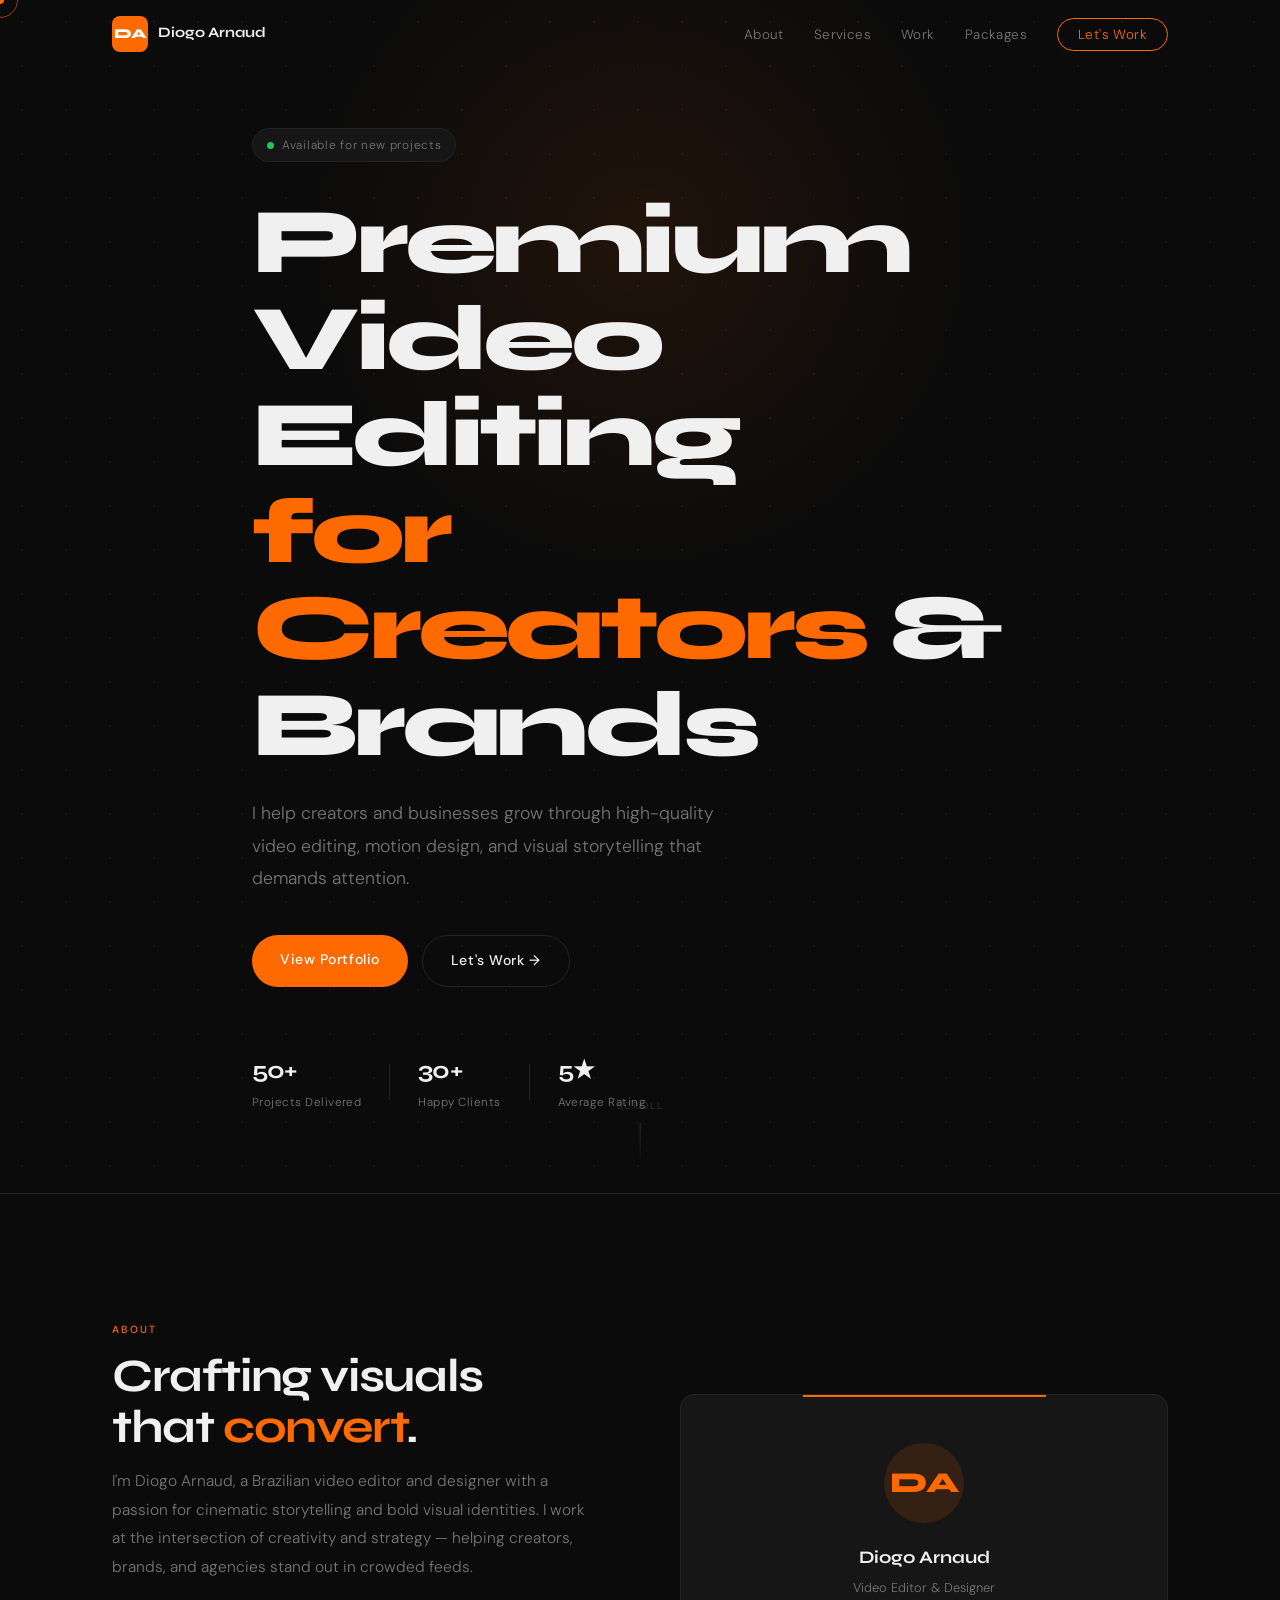
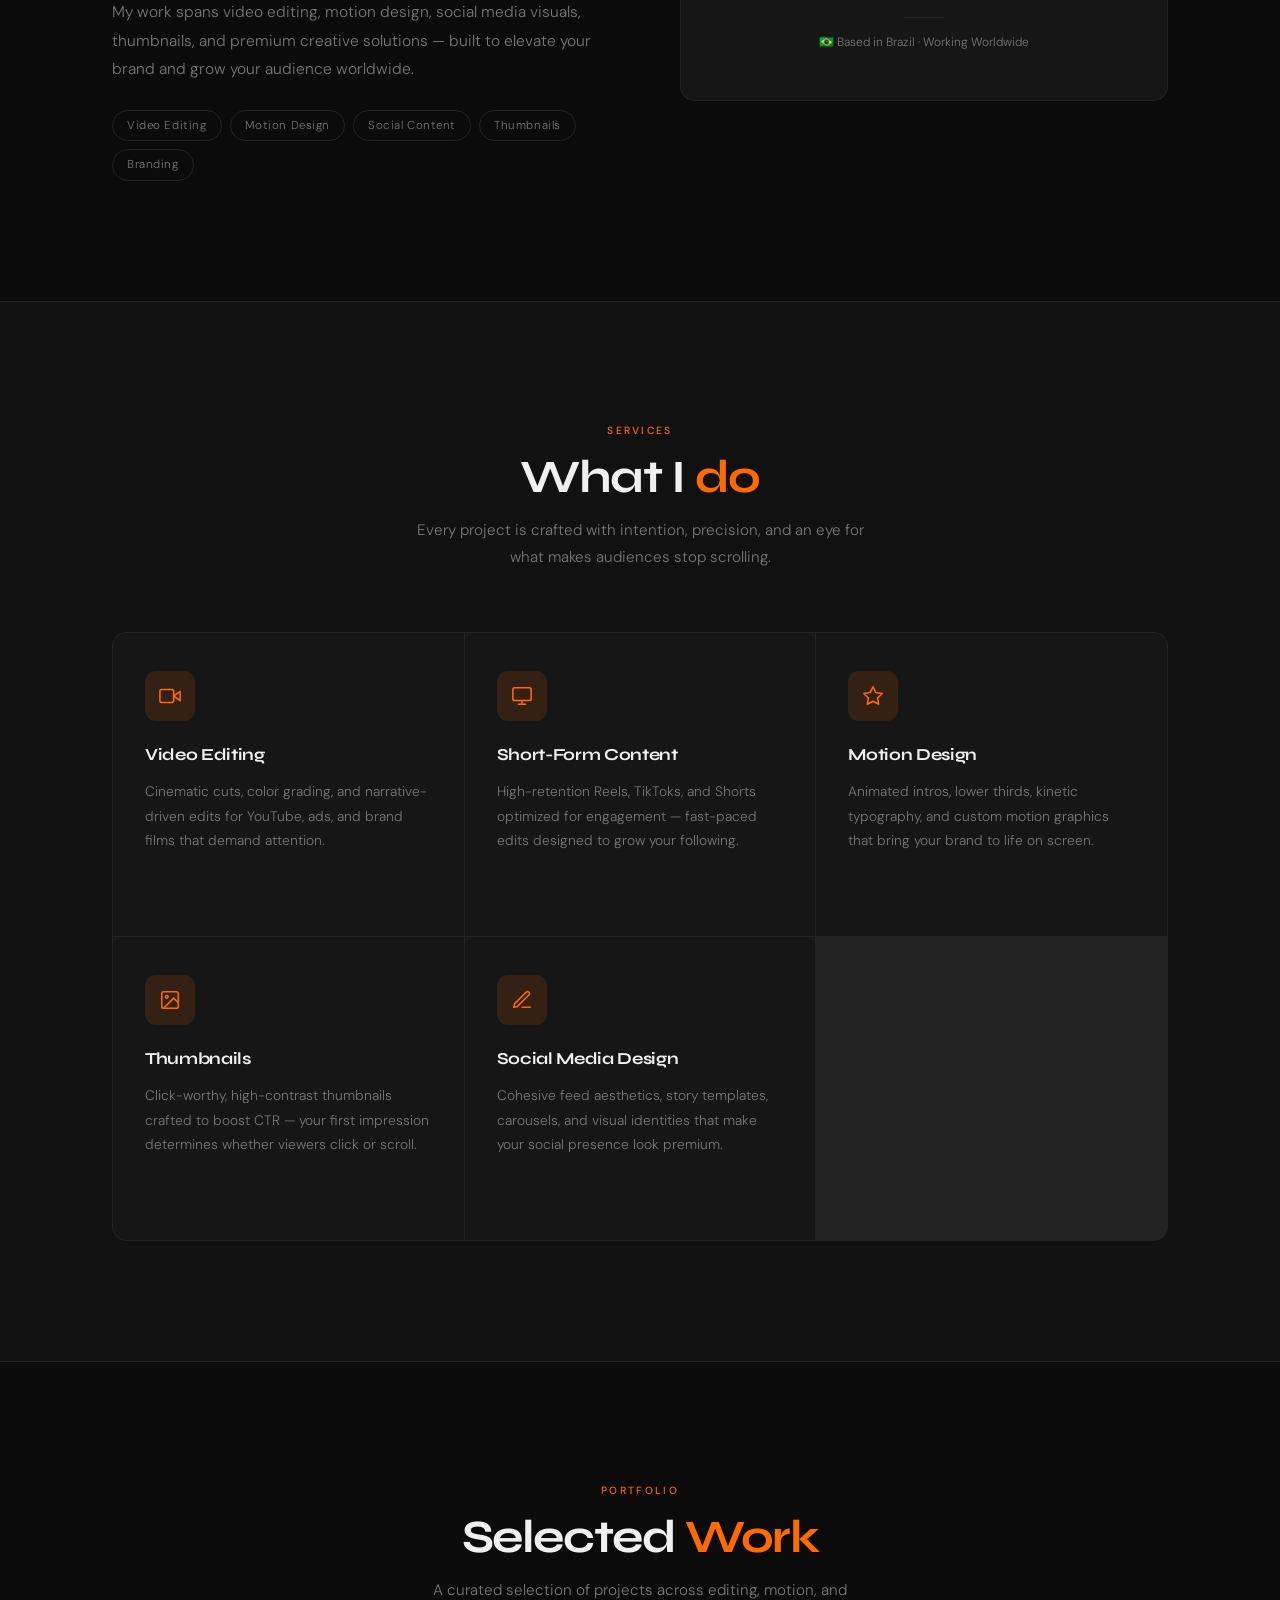
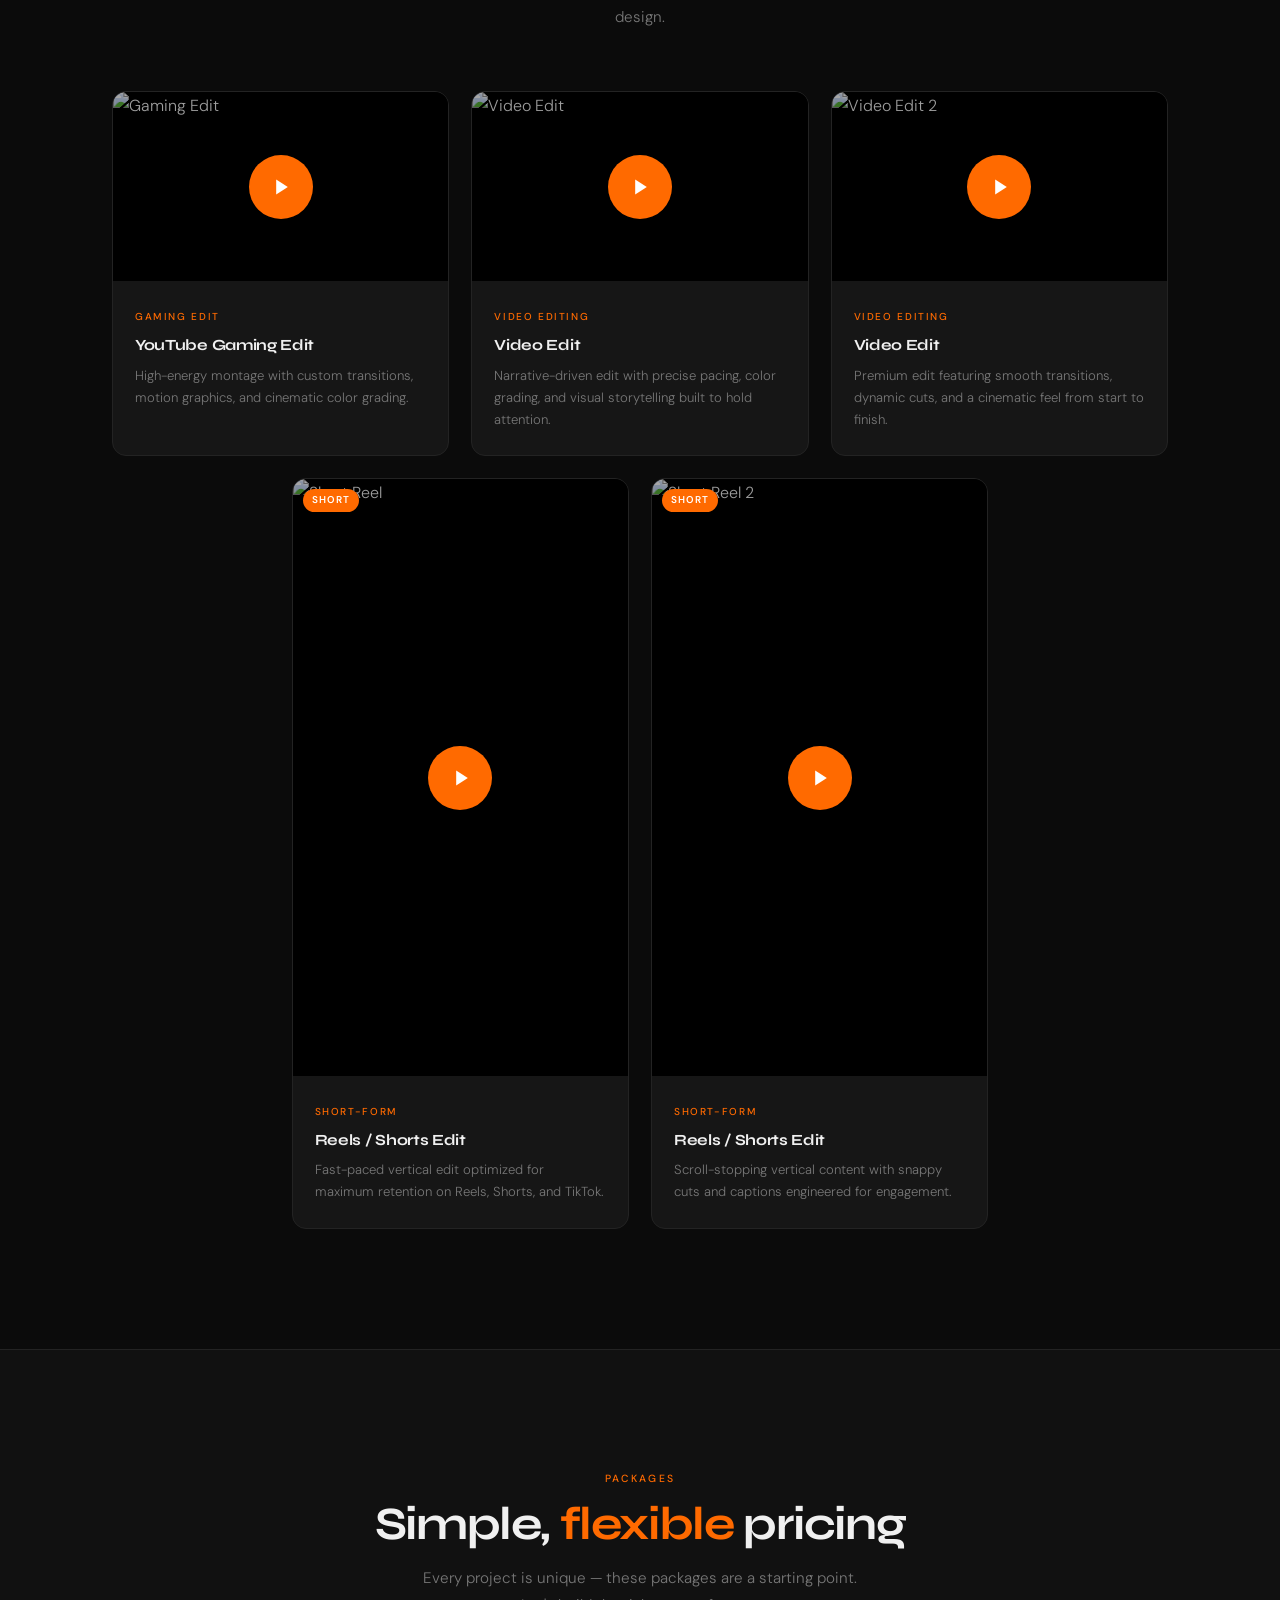
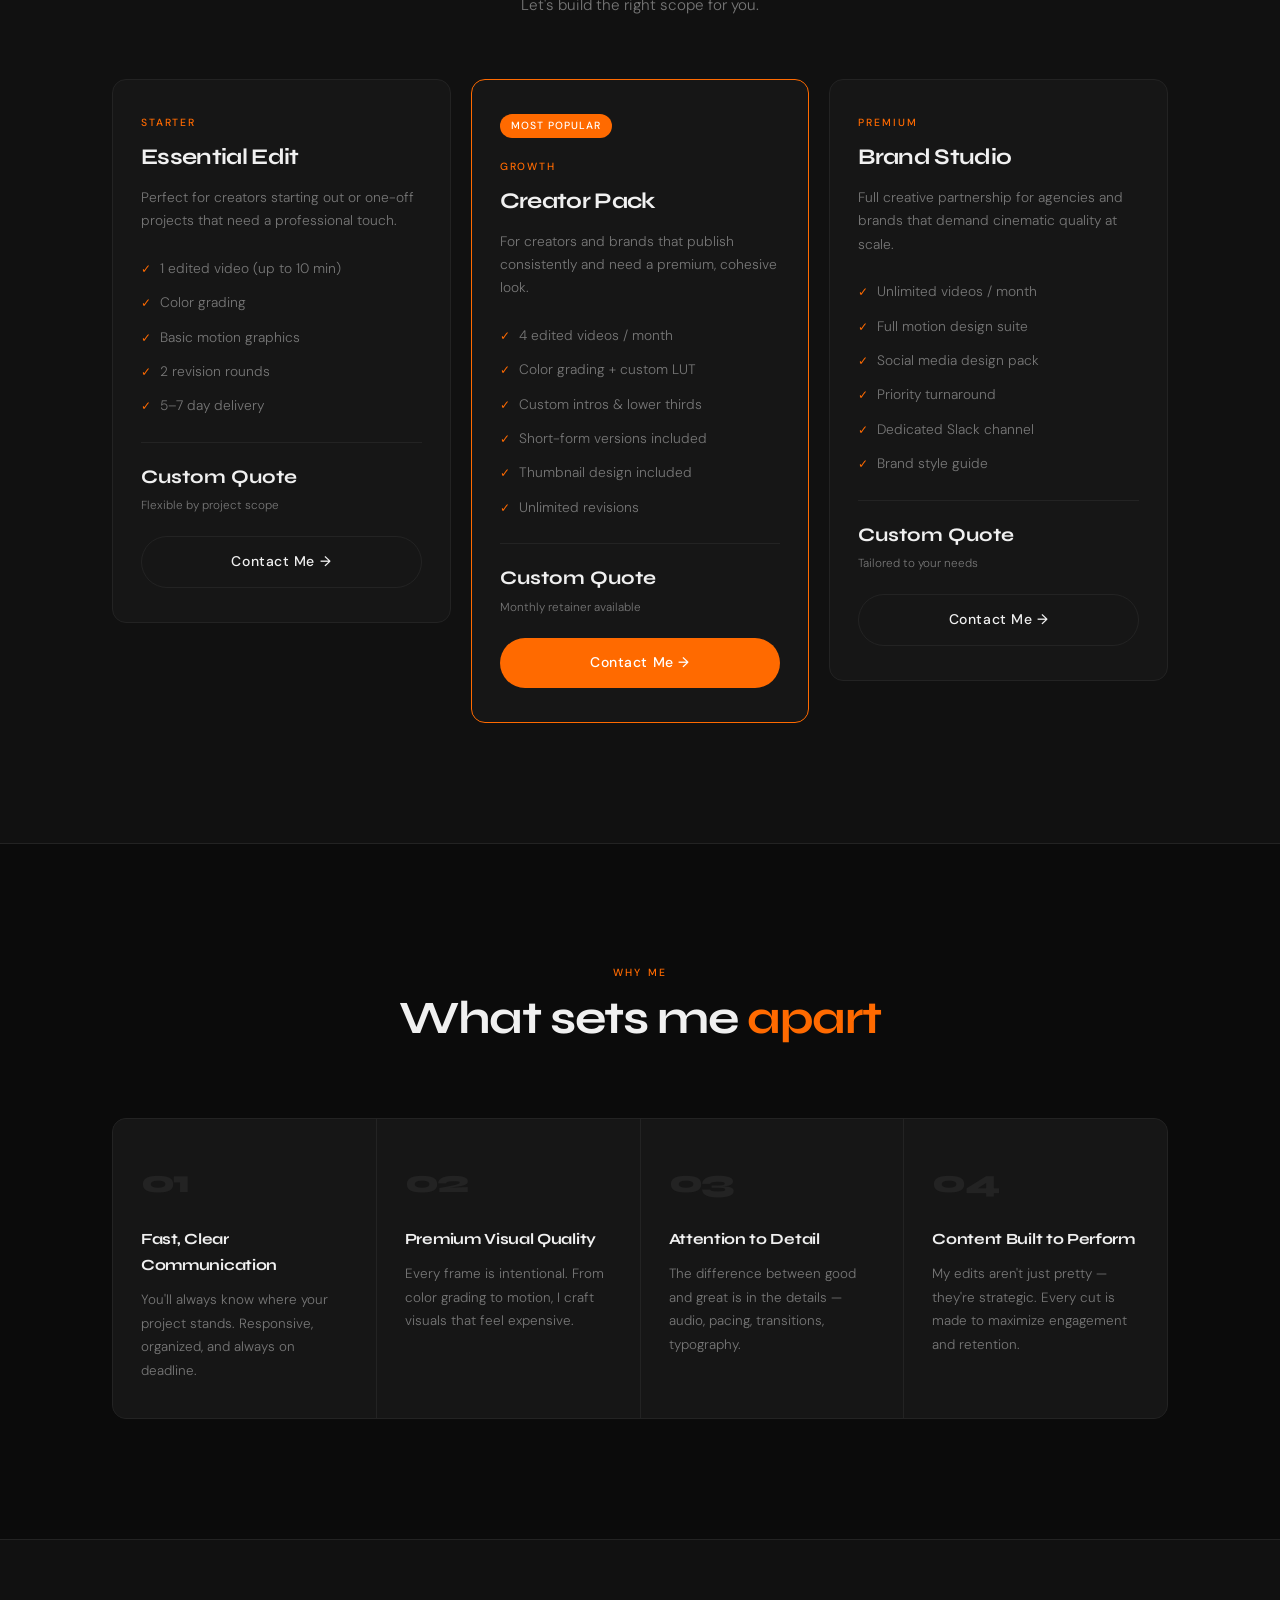
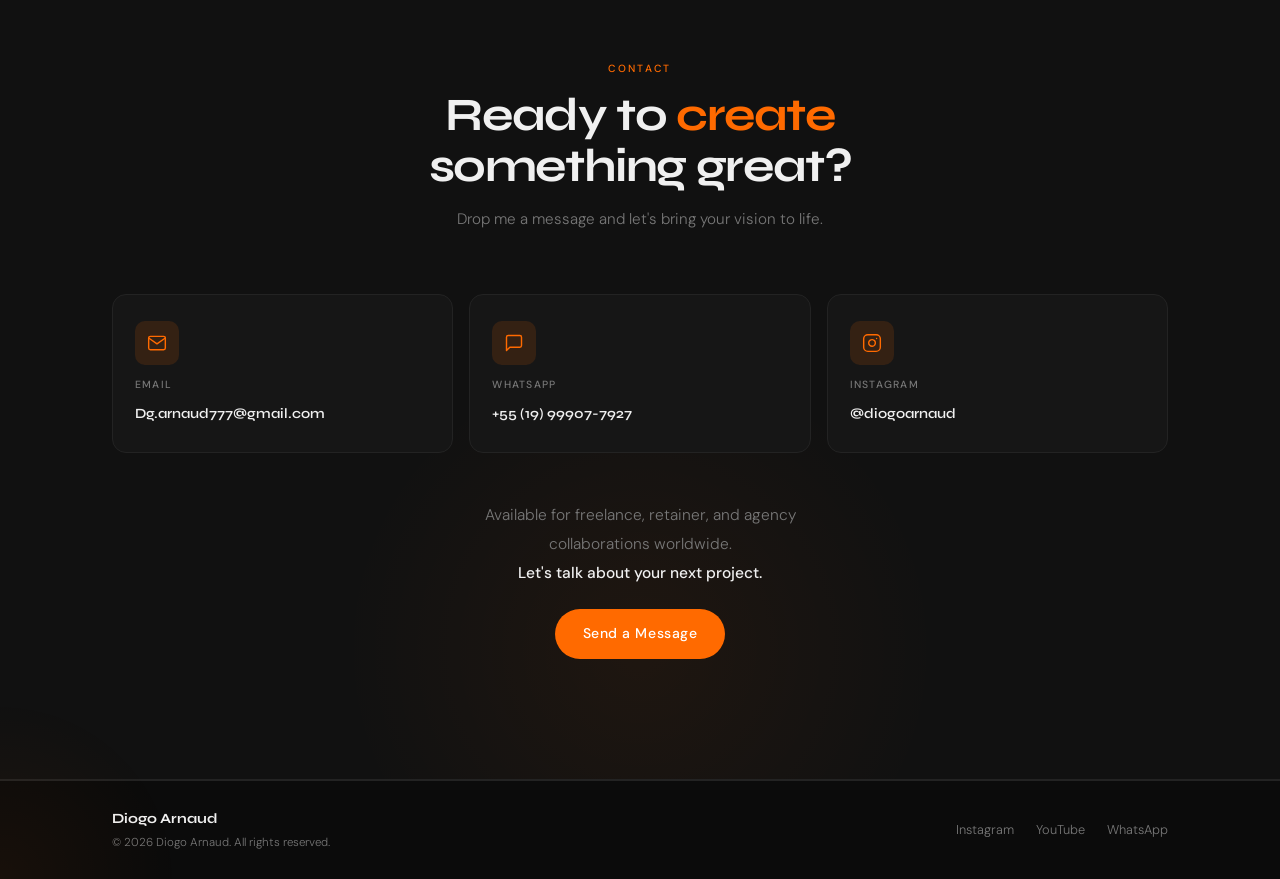
==== index (5).html @ 4dc7ae7b "Add files via upload" ====
<!DOCTYPE html>
<html lang="en">
<head>
<meta charset="UTF-8">
<meta name="viewport" content="width=device-width, initial-scale=1.0">
<title>Diogo Arnaud — Video Editor & Designer</title>
<link rel="preconnect" href="https://fonts.googleapis.com">
<link rel="preconnect" href="https://fonts.gstatic.com" crossorigin>
<link href="https://fonts.googleapis.com/css2?family=Syne:wght@700;800&family=DM+Sans:wght@300;400;500&display=swap" rel="stylesheet">
<style>

/* ─── RESET ─────────────────────────────────────── */
*, *::before, *::after { box-sizing: border-box; margin: 0; padding: 0; }
html { scroll-behavior: smooth; }
body {
  background: #0b0b0b;
  color: #f0f0f0;
  font-family: 'DM Sans', sans-serif;
  font-weight: 300;
  line-height: 1.7;
  overflow-x: hidden;
  -webkit-font-smoothing: antialiased;
}
a  { color: inherit; text-decoration: none; }
ul { list-style: none; }
img, iframe { display: block; max-width: 100%; }
::-webkit-scrollbar { width: 4px; }
::-webkit-scrollbar-track { background: #0b0b0b; }
::-webkit-scrollbar-thumb { background: #ff6a00; border-radius: 99px; }

:root {
  --orange: #ff6a00;
  --card:   #161616;
  --border: #232323;
  --muted:  #777;
  --nav-h:  68px;
}

/* ─── LAYOUT ─────────────────────────────────────── */
.wrap { width: 100%; max-width: 1120px; margin: 0 auto; padding: 0 32px; }

/* ─── REVEAL ─────────────────────────────────────── */
.reveal { opacity: 0; transform: translateY(32px); transition: opacity .7s ease, transform .7s ease; }
.reveal.in { opacity: 1; transform: none; }

/* ─── SHARED SECTION ─────────────────────────────── */
.eyebrow { display: inline-block; font-size: .65rem; font-weight: 500; letter-spacing: .22em; text-transform: uppercase; color: var(--orange); margin-bottom: 12px; }
.sec-title { font-family: 'Syne', sans-serif; font-weight: 700; font-size: clamp(1.9rem,4vw,2.9rem); line-height: 1.1; letter-spacing: -.03em; margin-bottom: 14px; }
.sec-sub { font-size: .95rem; color: var(--muted); line-height: 1.8; max-width: 460px; }
.sec-head { display: flex; flex-direction: column; align-items: center; text-align: center; margin-bottom: 60px; }
.sec-head .sec-sub { text-align: center; }
.oc { color: var(--orange); }

/* ─── BUTTONS ─────────────────────────────────────── */
.btn { display: inline-block; padding: 13px 28px; border-radius: 99px; border: none; cursor: pointer; font-family: 'DM Sans', sans-serif; font-size: .875rem; font-weight: 500; letter-spacing: .04em; transition: transform .25s, box-shadow .25s, background .25s, color .25s, border-color .25s; }
.btn-solid { background: var(--orange); color: #fff; }
.btn-solid:hover { background: #ff8533; transform: translateY(-3px); box-shadow: 0 12px 32px rgba(255,106,0,.3); }
.btn-line  { background: transparent; color: #f0f0f0; border: 1px solid var(--border); }
.btn-line:hover  { border-color: var(--orange); color: var(--orange); transform: translateY(-3px); }

/* ════════════════════════════════════════════════════
   NAVBAR
════════════════════════════════════════════════════ */
.nav { position: fixed; top: 0; left: 0; right: 0; height: var(--nav-h); z-index: 999; border-bottom: 1px solid transparent; transition: background .35s, border-color .35s; }
.nav.stuck { background: rgba(11,11,11,.92); backdrop-filter: blur(20px); -webkit-backdrop-filter: blur(20px); border-bottom-color: var(--border); }
.nav-row { height: 100%; display: flex; align-items: center; justify-content: space-between; }
.logo { display: flex; align-items: center; gap: 10px; }
.logo-badge { width: 36px; height: 36px; background: var(--orange); color: #fff; border-radius: 8px; font-family: 'Syne', sans-serif; font-weight: 800; font-size: .85rem; display: flex; align-items: center; justify-content: center; flex-shrink: 0; }
.logo-name  { font-family: 'Syne', sans-serif; font-weight: 700; font-size: .9rem; color: #f0f0f0; }
.nav-links  { display: flex; align-items: center; gap: 30px; }
.nav-links a { font-size: .84rem; color: var(--muted); letter-spacing: .03em; transition: color .2s; }
.nav-links a:hover { color: #f0f0f0; }
.nav-links .nav-cta { color: var(--orange); border: 1px solid var(--orange); padding: 7px 20px; border-radius: 99px; transition: background .2s, color .2s; }
.nav-links .nav-cta:hover { background: var(--orange); color: #fff; }
.burger { display: none; flex-direction: column; justify-content: center; gap: 5px; width: 36px; height: 36px; background: none; border: none; cursor: pointer; }
.burger span { display: block; height: 2px; background: #f0f0f0; border-radius: 99px; transition: transform .3s, opacity .3s; }
.drawer { display: none; position: fixed; top: var(--nav-h); left: 0; right: 0; background: rgba(11,11,11,.97); backdrop-filter: blur(20px); border-bottom: 1px solid var(--border); padding: 24px 32px 32px; z-index: 998; }
.drawer.open { display: block; }
.drawer ul  { display: flex; flex-direction: column; gap: 20px; }
.drawer a   { font-size: 1rem; color: var(--muted); transition: color .2s; }
.drawer a:hover { color: var(--orange); }

/* ════════════════════════════════════════════════════
   HERO
════════════════════════════════════════════════════ */
.hero { min-height: 100svh; display: flex; align-items: center; padding: calc(var(--nav-h) + 60px) 0 80px; position: relative; overflow: hidden; }
.hero::before { content: ''; position: absolute; inset: 0; background-image: radial-gradient(circle, rgba(255,106,0,.08) 1px, transparent 1px); background-size: 44px 44px; pointer-events: none; z-index: 0; }
.hero::after  { content: ''; position: absolute; top: -160px; left: 50%; transform: translateX(-50%); width: 800px; height: 800px; background: radial-gradient(circle, rgba(255,106,0,.09) 0%, transparent 60%); pointer-events: none; z-index: 0; }
.hero-body { position: relative; z-index: 1; max-width: 840px; }
.hero-pill { display: inline-flex; align-items: center; gap: 8px; font-size: .74rem; letter-spacing: .06em; color: var(--muted); background: var(--card); border: 1px solid var(--border); padding: 6px 14px; border-radius: 99px; margin-bottom: 32px; }
.pill-dot  { width: 7px; height: 7px; background: #22c55e; border-radius: 50%; animation: pulse 2s ease-in-out infinite; }
@keyframes pulse { 0%,100%{opacity:1} 50%{opacity:.3} }
.hero-h { font-family: 'Syne', sans-serif; font-weight: 800; font-size: clamp(2.8rem,7.5vw,5.8rem); line-height: 1.04; letter-spacing: -.045em; margin-bottom: 24px; }
.hero-p { font-size: clamp(.95rem,2vw,1.1rem); color: var(--muted); max-width: 500px; line-height: 1.85; margin-bottom: 40px; }
.hero-btns  { display: flex; flex-wrap: wrap; gap: 14px; margin-bottom: 64px; }
.hero-stats { display: flex; align-items: center; gap: 28px; flex-wrap: wrap; }
.stat   { display: flex; flex-direction: column; gap: 2px; }
.stat-n { font-family: 'Syne', sans-serif; font-weight: 700; font-size: 1.5rem; letter-spacing: -.04em; }
.stat-l { font-size: .73rem; color: var(--muted); letter-spacing: .04em; }
.stat-sep { width: 1px; height: 36px; background: var(--border); }
.scroll-hint { position: absolute; bottom: 30px; left: 50%; transform: translateX(-50%); display: flex; flex-direction: column; align-items: center; gap: 8px; font-size: .62rem; letter-spacing: .18em; text-transform: uppercase; color: var(--muted); opacity: .4; z-index: 1; }
.scroll-line { width: 1px; height: 40px; background: linear-gradient(to bottom,var(--muted),transparent); animation: drop 2.2s ease-in-out infinite; }
@keyframes drop { 0%{transform:scaleY(0);transform-origin:top;opacity:0} 40%{transform:scaleY(1);transform-origin:top;opacity:1} 60%{transform:scaleY(1);transform-origin:bottom;opacity:1} 100%{transform:scaleY(0);transform-origin:bottom;opacity:0} }

/* ════════════════════════════════════════════════════
   ABOUT
════════════════════════════════════════════════════ */
.about { padding: 120px 0; border-top: 1px solid var(--border); }
.about-grid { display: grid; grid-template-columns: 1fr 1fr; gap: 80px; align-items: center; }
.about-p { font-size: .97rem; color: var(--muted); line-height: 1.85; margin-bottom: 16px; }
.tags { display: flex; flex-wrap: wrap; gap: 8px; margin-top: 26px; }
.tag  { font-size: .72rem; letter-spacing: .05em; border: 1px solid var(--border); padding: 5px 14px; border-radius: 99px; color: var(--muted); transition: border-color .2s, color .2s; cursor: default; }
.tag:hover { border-color: var(--orange); color: var(--orange); }
.p-card { background: var(--card); border: 1px solid var(--border); border-radius: 14px; padding: 48px 36px; text-align: center; position: relative; overflow: hidden; }
.p-card::after { content: ''; position: absolute; top: 0; left: 25%; right: 25%; height: 2px; background: var(--orange); }
.p-av  { width: 80px; height: 80px; background: rgba(255,106,0,.13); border-radius: 50%; margin: 0 auto 20px; display: flex; align-items: center; justify-content: center; }
.p-ini { font-family: 'Syne', sans-serif; font-weight: 800; font-size: 1.8rem; color: var(--orange); }
.p-name { font-family: 'Syne', sans-serif; font-weight: 700; font-size: 1.1rem; margin-bottom: 4px; }
.p-role { font-size: .8rem; color: var(--muted); margin-bottom: 18px; }
.p-hr  { width: 40px; height: 1px; background: var(--border); margin: 0 auto 14px; }
.p-loc { font-size: .75rem; color: var(--muted); }

/* ════════════════════════════════════════════════════
   SERVICES
════════════════════════════════════════════════════ */
.services { padding: 120px 0; background: #111; border-top: 1px solid var(--border); border-bottom: 1px solid var(--border); }
.svc-grid { display: grid; grid-template-columns: repeat(3,1fr); gap: 1px; background: var(--border); border: 1px solid var(--border); border-radius: 14px; overflow: hidden; }
.svc-card { background: var(--card); padding: 38px 32px; transition: background .25s; cursor: default; }
.svc-card:hover { background: #1c1c1c; }
.svc-ico { width: 50px; height: 50px; background: rgba(255,106,0,.13); border-radius: 11px; display: flex; align-items: center; justify-content: center; color: var(--orange); margin-bottom: 20px; transition: background .25s; }
.svc-card:hover .svc-ico { background: rgba(255,106,0,.22); }
.svc-card h3 { font-family: 'Syne', sans-serif; font-weight: 700; font-size: 1.05rem; letter-spacing: -.02em; margin-bottom: 10px; }
.svc-card p  { font-size: .86rem; color: var(--muted); line-height: 1.78; }
.svc-arr { display: inline-block; margin-top: 18px; color: var(--orange); opacity: 0; transform: translateX(-8px); transition: opacity .25s, transform .25s; }
.svc-card:hover .svc-arr { opacity: 1; transform: none; }

/* ════════════════════════════════════════════════════
   PORTFOLIO — CLICK TO PLAY
════════════════════════════════════════════════════ */
.portfolio { padding: 120px 0; border-bottom: 1px solid var(--border); }

/* Grid: 3 na linha 1, 2 centralizados na linha 2 */
.port-grid {
  display: grid;
  grid-template-columns: repeat(6,1fr);
  gap: 22px;
}
.vid-card {
  grid-column: span 2;
  background: var(--card);
  border: 1px solid var(--border);
  border-radius: 14px;
  overflow: hidden;
  transition: transform .3s, border-color .3s, box-shadow .3s;
}
.vid-card:hover { transform: translateY(-7px); border-color: rgba(255,106,0,.3); box-shadow: 0 24px 56px rgba(0,0,0,.5); }
.vid-card.short:nth-child(4) { grid-column: 2 / span 2; }
.vid-card.short:nth-child(5) { grid-column: 4 / span 2; }

/* ── CLICK-TO-PLAY PLAYER ──────────────────────────
   Mostra a thumbnail do YouTube.
   Ao clicar, carrega o iframe com autoplay.
   Funciona mesmo com file:// e vídeos não listados.
─────────────────────────────────────────────────── */
.yt-player {
  position: relative;
  width: 100%;
  background: #000;
  cursor: pointer;
  overflow: hidden;
}
/* proporção 16:9 para vídeos normais */
.yt-player.r169 { padding-top: 56.25%; }
/* proporção 9:16 para Shorts */
.yt-player.r916 { padding-top: 177.78%; }

/* thumbnail */
.yt-player img {
  position: absolute;
  inset: 0;
  width: 100%;
  height: 100%;
  object-fit: cover;
  transition: transform .4s ease, filter .4s ease;
}
.yt-player:hover img { transform: scale(1.04); filter: brightness(.75); }

/* overlay escuro */
.yt-player .overlay {
  position: absolute;
  inset: 0;
  background: rgba(0,0,0,.35);
  transition: background .3s;
}
.yt-player:hover .overlay { background: rgba(0,0,0,.5); }

/* botão play */
.yt-player .play-btn {
  position: absolute;
  top: 50%; left: 50%;
  transform: translate(-50%,-50%);
  width: 64px; height: 64px;
  background: var(--orange);
  border-radius: 50%;
  display: flex; align-items: center; justify-content: center;
  transition: transform .25s, box-shadow .25s;
  z-index: 2;
}
.yt-player:hover .play-btn { transform: translate(-50%,-50%) scale(1.12); box-shadow: 0 0 0 10px rgba(255,106,0,.18); }
.play-btn svg { margin-left: 3px; }

/* label "Short" nos vídeos verticais */
.yt-player .short-label {
  position: absolute;
  top: 10px; left: 10px;
  background: var(--orange);
  color: #fff;
  font-size: .62rem; font-weight: 600;
  letter-spacing: .1em; text-transform: uppercase;
  padding: 3px 9px; border-radius: 99px;
  z-index: 2;
}

/* iframe que aparece após o clique */
.yt-player iframe {
  position: absolute;
  inset: 0; width: 100%; height: 100%;
  border: none;
  z-index: 3;
}

/* info abaixo do player */
.vid-info { padding: 20px 22px 24px; }
.vid-cat   { display: inline-block; font-size: .63rem; font-weight: 500; letter-spacing: .16em; text-transform: uppercase; color: var(--orange); margin-bottom: 7px; }
.vid-title { font-family: 'Syne', sans-serif; font-weight: 700; font-size: .97rem; letter-spacing: -.02em; margin-bottom: 6px; }
.vid-desc  { font-size: .82rem; color: var(--muted); line-height: 1.7; }

/* ════════════════════════════════════════════════════
   PRICING
════════════════════════════════════════════════════ */
.pricing { padding: 120px 0; background: #111; border-bottom: 1px solid var(--border); }
.price-grid { display: grid; grid-template-columns: repeat(3,1fr); gap: 20px; align-items: start; }
.price-card { background: var(--card); border: 1px solid var(--border); border-radius: 14px; padding: 34px 28px; display: flex; flex-direction: column; transition: transform .25s, border-color .25s; }
.price-card:not(.feat):hover { border-color: rgba(255,106,0,.25); transform: translateY(-4px); }
.feat { border-color: var(--orange) !important; transform: scale(1.03); }
.feat:hover { transform: scale(1.03) translateY(-4px); }
.feat-badge { align-self: flex-start; font-size: .65rem; font-weight: 500; letter-spacing: .1em; text-transform: uppercase; background: var(--orange); color: #fff; padding: 3px 11px; border-radius: 99px; margin-bottom: 20px; }
.pr-tier { display: block; font-size: .65rem; font-weight: 500; letter-spacing: .18em; text-transform: uppercase; color: var(--orange); margin-bottom: 6px; }
.pr-name { font-family: 'Syne', sans-serif; font-weight: 700; font-size: 1.4rem; letter-spacing: -.03em; margin-bottom: 10px; }
.pr-desc { font-size: .86rem; color: var(--muted); line-height: 1.7; margin-bottom: 24px; }
.pr-list { display: flex; flex-direction: column; gap: 11px; margin-bottom: 24px; }
.pr-list li { display: flex; align-items: flex-start; gap: 9px; font-size: .86rem; color: var(--muted); }
.ck { color: var(--orange); flex-shrink: 0; font-size: .78rem; margin-top: 2px; }
.pr-price { padding-top: 18px; border-top: 1px solid var(--border); margin-bottom: 20px; }
.pr-val  { font-family: 'Syne', sans-serif; font-weight: 700; font-size: 1.2rem; margin-bottom: 3px; }
.pr-note { font-size: .73rem; color: var(--muted); }
.pr-btn  { width: 100%; text-align: center; }

/* ════════════════════════════════════════════════════
   WHY
════════════════════════════════════════════════════ */
.why { padding: 120px 0; border-bottom: 1px solid var(--border); }
.why-grid { display: grid; grid-template-columns: repeat(4,1fr); gap: 1px; background: var(--border); border: 1px solid var(--border); border-radius: 14px; overflow: hidden; }
.w-card { background: var(--card); padding: 36px 28px; transition: background .25s; cursor: default; }
.w-card:hover { background: #1c1c1c; }
.w-num { font-family: 'Syne', sans-serif; font-weight: 800; font-size: 2rem; color: var(--border); letter-spacing: -.05em; margin-bottom: 16px; transition: color .25s; }
.w-card:hover .w-num { color: var(--orange); }
.w-card h3 { font-family: 'Syne', sans-serif; font-weight: 700; font-size: .97rem; letter-spacing: -.02em; margin-bottom: 10px; }
.w-card p  { font-size: .84rem; color: var(--muted); line-height: 1.75; }

/* ════════════════════════════════════════════════════
   CONTACT
════════════════════════════════════════════════════ */
.contact { padding: 120px 0; background: #111; border-bottom: 1px solid var(--border); position: relative; overflow: hidden; }
.contact::before { content: ''; position: absolute; bottom: -220px; left: 50%; transform: translateX(-50%); width: 700px; height: 700px; background: radial-gradient(circle,rgba(255,106,0,.06) 0%,transparent 60%); pointer-events: none; }
.con-grid { display: grid; grid-template-columns: repeat(3,1fr); gap: 16px; margin-bottom: 48px; position: relative; z-index: 1; }
.con-card { display: flex; flex-direction: column; align-items: flex-start; gap: 9px; background: var(--card); border: 1px solid var(--border); border-radius: 14px; padding: 26px 22px; transition: border-color .25s, transform .25s, background .25s; }
.con-card:hover { border-color: var(--orange); transform: translateY(-4px); background: #181818; }
.con-ico { width: 44px; height: 44px; background: rgba(255,106,0,.13); border-radius: 10px; color: var(--orange); display: flex; align-items: center; justify-content: center; margin-bottom: 2px; }
.con-lbl { font-size: .65rem; font-weight: 500; letter-spacing: .12em; text-transform: uppercase; color: var(--muted); }
.con-val { font-family: 'Syne', sans-serif; font-weight: 600; font-size: .88rem; color: #f0f0f0; }
.con-cta { display: flex; flex-direction: column; align-items: center; text-align: center; gap: 22px; position: relative; z-index: 1; }
.con-cta p { font-size: .97rem; color: var(--muted); line-height: 1.85; max-width: 400px; }
.con-cta strong { color: #f0f0f0; font-weight: 500; }

/* ════════════════════════════════════════════════════
   FOOTER
════════════════════════════════════════════════════ */
.footer { padding: 26px 0; border-top: 1px solid var(--border); }
.foot-row   { display: flex; align-items: center; justify-content: space-between; flex-wrap: wrap; gap: 14px; }
.foot-brand { font-family: 'Syne', sans-serif; font-weight: 700; font-size: .88rem; }
.foot-copy  { font-size: .72rem; color: var(--muted); margin-top: 2px; }
.foot-links { display: flex; gap: 22px; }
.foot-links a { font-size: .8rem; color: var(--muted); transition: color .2s; }
.foot-links a:hover { color: var(--orange); }

/* ════════════════════════════════════════════════════
   RESPONSIVE
════════════════════════════════════════════════════ */
@media (max-width:1024px) {
  .svc-grid   { grid-template-columns: repeat(2,1fr); }
  .price-grid { grid-template-columns: 1fr; max-width: 420px; margin: 0 auto; }
  .feat       { transform: scale(1); }
  .why-grid   { grid-template-columns: repeat(2,1fr); }
  .port-grid  { grid-template-columns: repeat(2,1fr); }
  .vid-card   { grid-column: span 1 !important; }
}
@media (max-width:860px) {
  .nav-links  { display: none; }
  .burger     { display: flex; }
  .about-grid { grid-template-columns: 1fr; gap: 44px; }
  .con-grid   { grid-template-columns: 1fr; }
}
@media (max-width:600px) {
  .wrap       { padding: 0 20px; }
  .hero-btns  { flex-direction: column; }
  .hero-stats { gap: 18px; }
  .svc-grid   { grid-template-columns: 1fr; }
  .port-grid  { grid-template-columns: 1fr; }
  .vid-card   { grid-column: span 1 !important; }
  .why-grid   { grid-template-columns: 1fr; }
  .foot-row   { flex-direction: column; align-items: flex-start; }
}
</style>
</head>
<body>

<!-- ══════════ NAVBAR ══════════════════════════════ -->
<nav class="nav" id="nav">
  <div class="wrap nav-row">
    <a href="#hero" class="logo">
      <div class="logo-badge">DA</div>
      <span class="logo-name">Diogo Arnaud</span>
    </a>
    <ul class="nav-links">
      <li><a href="#about">About</a></li>
      <li><a href="#services">Services</a></li>
      <li><a href="#portfolio">Work</a></li>
      <li><a href="#pricing">Packages</a></li>
      <li><a href="#contact" class="nav-cta">Let's Work</a></li>
    </ul>
    <button class="burger" id="burger" aria-label="Menu">
      <span></span><span></span><span></span>
    </button>
  </div>
  <div class="drawer" id="drawer">
    <ul>
      <li><a href="#about">About</a></li>
      <li><a href="#services">Services</a></li>
      <li><a href="#portfolio">Work</a></li>
      <li><a href="#pricing">Packages</a></li>
      <li><a href="#contact">Let's Work</a></li>
    </ul>
  </div>
</nav>

<main>

<!-- ══════════ HERO ════════════════════════════════ -->
<section class="hero" id="hero">
  <div class="wrap hero-body">
    <div class="hero-pill reveal"><span class="pill-dot"></span> Available for new projects</div>
    <h1 class="hero-h reveal">Premium Video Editing<br><span class="oc">for Creators</span> &amp; Brands</h1>
    <p class="hero-p reveal">I help creators and businesses grow through high-quality video editing, motion design, and visual storytelling that demands attention.</p>
    <div class="hero-btns reveal">
      <a href="#portfolio" class="btn btn-solid">View Portfolio</a>
      <a href="#contact"   class="btn btn-line">Let's Work →</a>
    </div>
    <div class="hero-stats reveal">
      <div class="stat"><span class="stat-n">50+</span><span class="stat-l">Projects Delivered</span></div>
      <div class="stat-sep"></div>
      <div class="stat"><span class="stat-n">30+</span><span class="stat-l">Happy Clients</span></div>
      <div class="stat-sep"></div>
      <div class="stat"><span class="stat-n">5★</span><span class="stat-l">Average Rating</span></div>
    </div>
  </div>
  <div class="scroll-hint"><span>Scroll</span><div class="scroll-line"></div></div>
</section>

<!-- ══════════ ABOUT ══════════════════════════════ -->
<section class="about" id="about">
  <div class="wrap about-grid">
    <div class="reveal">
      <span class="eyebrow">About</span>
      <h2 class="sec-title">Crafting visuals<br>that <span class="oc">convert</span>.</h2>
      <p class="about-p">I'm Diogo Arnaud, a Brazilian video editor and designer with a passion for cinematic storytelling and bold visual identities. I work at the intersection of creativity and strategy — helping creators, brands, and agencies stand out in crowded feeds.</p>
      <p class="about-p">My work spans video editing, motion design, social media visuals, thumbnails, and premium creative solutions — built to elevate your brand and grow your audience worldwide.</p>
      <div class="tags">
        <span class="tag">Video Editing</span>
        <span class="tag">Motion Design</span>
        <span class="tag">Social Content</span>
        <span class="tag">Thumbnails</span>
        <span class="tag">Branding</span>
      </div>
    </div>
    <div class="reveal">
      <div class="p-card">
        <div class="p-av"><span class="p-ini">DA</span></div>
        <div class="p-name">Diogo Arnaud</div>
        <div class="p-role">Video Editor &amp; Designer</div>
        <div class="p-hr"></div>
        <div class="p-loc">🇧🇷 Based in Brazil · Working Worldwide</div>
      </div>
    </div>
  </div>
</section>

<!-- ══════════ SERVICES ════════════════════════════ -->
<section class="services" id="services">
  <div class="wrap">
    <div class="sec-head reveal">
      <span class="eyebrow">Services</span>
      <h2 class="sec-title">What I <span class="oc">do</span></h2>
      <p class="sec-sub">Every project is crafted with intention, precision, and an eye for what makes audiences stop scrolling.</p>
    </div>
    <div class="svc-grid">
      <div class="svc-card reveal">
        <div class="svc-ico"><svg width="22" height="22" viewBox="0 0 24 24" fill="none" stroke="currentColor" stroke-width="1.7" stroke-linecap="round" stroke-linejoin="round"><polygon points="23 7 16 12 23 17 23 7"/><rect x="1" y="5" width="15" height="14" rx="2"/></svg></div>
        <h3>Video Editing</h3>
        <p>Cinematic cuts, color grading, and narrative-driven edits for YouTube, ads, and brand films that demand attention.</p>
        <span class="svc-arr">→</span>
      </div>
      <div class="svc-card reveal">
        <div class="svc-ico"><svg width="22" height="22" viewBox="0 0 24 24" fill="none" stroke="currentColor" stroke-width="1.7" stroke-linecap="round" stroke-linejoin="round"><rect x="2" y="3" width="20" height="14" rx="2"/><line x1="8" y1="21" x2="16" y2="21"/><line x1="12" y1="17" x2="12" y2="21"/></svg></div>
        <h3>Short-Form Content</h3>
        <p>High-retention Reels, TikToks, and Shorts optimized for engagement — fast-paced edits designed to grow your following.</p>
        <span class="svc-arr">→</span>
      </div>
      <div class="svc-card reveal">
        <div class="svc-ico"><svg width="22" height="22" viewBox="0 0 24 24" fill="none" stroke="currentColor" stroke-width="1.7" stroke-linecap="round" stroke-linejoin="round"><polygon points="12 2 15.09 8.26 22 9.27 17 14.14 18.18 21.02 12 17.77 5.82 21.02 7 14.14 2 9.27 8.91 8.26 12 2"/></svg></div>
        <h3>Motion Design</h3>
        <p>Animated intros, lower thirds, kinetic typography, and custom motion graphics that bring your brand to life on screen.</p>
        <span class="svc-arr">→</span>
      </div>
      <div class="svc-card reveal">
        <div class="svc-ico"><svg width="22" height="22" viewBox="0 0 24 24" fill="none" stroke="currentColor" stroke-width="1.7" stroke-linecap="round" stroke-linejoin="round"><rect x="3" y="3" width="18" height="18" rx="2"/><circle cx="8.5" cy="8.5" r="1.5"/><polyline points="21 15 16 10 5 21"/></svg></div>
        <h3>Thumbnails</h3>
        <p>Click-worthy, high-contrast thumbnails crafted to boost CTR — your first impression determines whether viewers click or scroll.</p>
        <span class="svc-arr">→</span>
      </div>
      <div class="svc-card reveal">
        <div class="svc-ico"><svg width="22" height="22" viewBox="0 0 24 24" fill="none" stroke="currentColor" stroke-width="1.7" stroke-linecap="round" stroke-linejoin="round"><path d="M12 20h9"/><path d="M16.5 3.5a2.121 2.121 0 013 3L7 19l-4 1 1-4L16.5 3.5z"/></svg></div>
        <h3>Social Media Design</h3>
        <p>Cohesive feed aesthetics, story templates, carousels, and visual identities that make your social presence look premium.</p>
        <span class="svc-arr">→</span>
      </div>
    </div>
  </div>
</section>

<!-- ══════════ PORTFOLIO ═══════════════════════════ -->
<section class="portfolio" id="portfolio">
  <div class="wrap">
    <div class="sec-head reveal">
      <span class="eyebrow">Portfolio</span>
      <h2 class="sec-title">Selected <span class="oc">Work</span></h2>
      <p class="sec-sub">A curated selection of projects across editing, motion, and design.</p>
    </div>
    <div class="port-grid">

      <!-- ▶ Vídeo 1 — bOAJEWxC9Gs — Gaming Edit (16:9) -->
      <div class="vid-card reveal">
        <div class="yt-player r169" data-id="bOAJEWxC9Gs" data-params="rel=0">
          <img src="https://i.ytimg.com/vi/bOAJEWxC9Gs/hqdefault.jpg" alt="Gaming Edit" loading="lazy">
          <div class="overlay"></div>
          <div class="play-btn">
            <svg width="20" height="20" viewBox="0 0 24 24" fill="#fff"><polygon points="5 3 19 12 5 21 5 3"/></svg>
          </div>
        </div>
        <div class="vid-info">
          <span class="vid-cat">Gaming Edit</span>
          <h3 class="vid-title">YouTube Gaming Edit</h3>
          <p class="vid-desc">High-energy montage with custom transitions, motion graphics, and cinematic color grading.</p>
        </div>
      </div>

      <!-- ▶ Vídeo 2 — yew0HLH7Eqg — Video Edit (16:9) -->
      <div class="vid-card reveal">
        <div class="yt-player r169" data-id="yew0HLH7Eqg" data-params="rel=0">
          <img src="https://i.ytimg.com/vi/yew0HLH7Eqg/hqdefault.jpg" alt="Video Edit" loading="lazy">
          <div class="overlay"></div>
          <div class="play-btn">
            <svg width="20" height="20" viewBox="0 0 24 24" fill="#fff"><polygon points="5 3 19 12 5 21 5 3"/></svg>
          </div>
        </div>
        <div class="vid-info">
          <span class="vid-cat">Video Editing</span>
          <h3 class="vid-title">Video Edit</h3>
          <p class="vid-desc">Narrative-driven edit with precise pacing, color grading, and visual storytelling built to hold attention.</p>
        </div>
      </div>

      <!-- ▶ Vídeo 3 — UtZy7DqWdzo — Video Edit (16:9) -->
      <div class="vid-card reveal">
        <div class="yt-player r169" data-id="UtZy7DqWdzo" data-params="rel=0">
          <img src="https://i.ytimg.com/vi/UtZy7DqWdzo/hqdefault.jpg" alt="Video Edit 2" loading="lazy">
          <div class="overlay"></div>
          <div class="play-btn">
            <svg width="20" height="20" viewBox="0 0 24 24" fill="#fff"><polygon points="5 3 19 12 5 21 5 3"/></svg>
          </div>
        </div>
        <div class="vid-info">
          <span class="vid-cat">Video Editing</span>
          <h3 class="vid-title">Video Edit</h3>
          <p class="vid-desc">Premium edit featuring smooth transitions, dynamic cuts, and a cinematic feel from start to finish.</p>
        </div>
      </div>

      <!-- ▶ Vídeo 4 — 703CWixJLtU — Short (9:16) -->
      <div class="vid-card short reveal">
        <div class="yt-player r916" data-id="703CWixJLtU" data-params="rel=0">
          <img src="https://i.ytimg.com/vi/703CWixJLtU/hqdefault.jpg" alt="Short Reel" loading="lazy">
          <div class="overlay"></div>
          <div class="short-label">Short</div>
          <div class="play-btn">
            <svg width="20" height="20" viewBox="0 0 24 24" fill="#fff"><polygon points="5 3 19 12 5 21 5 3"/></svg>
          </div>
        </div>
        <div class="vid-info">
          <span class="vid-cat">Short-Form</span>
          <h3 class="vid-title">Reels / Shorts Edit</h3>
          <p class="vid-desc">Fast-paced vertical edit optimized for maximum retention on Reels, Shorts, and TikTok.</p>
        </div>
      </div>

      <!-- ▶ Vídeo 5 — mvuEJEPUpCA — Short (9:16) -->
      <div class="vid-card short reveal">
        <div class="yt-player r916" data-id="mvuEJEPUpCA" data-params="rel=0">
          <img src="https://i.ytimg.com/vi/mvuEJEPUpCA/hqdefault.jpg" alt="Short Reel 2" loading="lazy">
          <div class="overlay"></div>
          <div class="short-label">Short</div>
          <div class="play-btn">
            <svg width="20" height="20" viewBox="0 0 24 24" fill="#fff"><polygon points="5 3 19 12 5 21 5 3"/></svg>
          </div>
        </div>
        <div class="vid-info">
          <span class="vid-cat">Short-Form</span>
          <h3 class="vid-title">Reels / Shorts Edit</h3>
          <p class="vid-desc">Scroll-stopping vertical content with snappy cuts and captions engineered for engagement.</p>
        </div>
      </div>

    </div>
  </div>
</section>

<!-- ══════════ PRICING ════════════════════════════ -->
<section class="pricing" id="pricing">
  <div class="wrap">
    <div class="sec-head reveal">
      <span class="eyebrow">Packages</span>
      <h2 class="sec-title">Simple, <span class="oc">flexible</span> pricing</h2>
      <p class="sec-sub">Every project is unique — these packages are a starting point. Let's build the right scope for you.</p>
    </div>
    <div class="price-grid">
      <div class="price-card reveal">
        <span class="pr-tier">Starter</span>
        <h3 class="pr-name">Essential Edit</h3>
        <p class="pr-desc">Perfect for creators starting out or one-off projects that need a professional touch.</p>
        <ul class="pr-list">
          <li><span class="ck">✓</span> 1 edited video (up to 10 min)</li>
          <li><span class="ck">✓</span> Color grading</li>
          <li><span class="ck">✓</span> Basic motion graphics</li>
          <li><span class="ck">✓</span> 2 revision rounds</li>
          <li><span class="ck">✓</span> 5–7 day delivery</li>
        </ul>
        <div class="pr-price"><div class="pr-val">Custom Quote</div><div class="pr-note">Flexible by project scope</div></div>
        <a href="#contact" class="btn btn-line pr-btn">Contact Me →</a>
      </div>
      <div class="price-card feat reveal">
        <div class="feat-badge">Most Popular</div>
        <span class="pr-tier">Growth</span>
        <h3 class="pr-name">Creator Pack</h3>
        <p class="pr-desc">For creators and brands that publish consistently and need a premium, cohesive look.</p>
        <ul class="pr-list">
          <li><span class="ck">✓</span> 4 edited videos / month</li>
          <li><span class="ck">✓</span> Color grading + custom LUT</li>
          <li><span class="ck">✓</span> Custom intros &amp; lower thirds</li>
          <li><span class="ck">✓</span> Short-form versions included</li>
          <li><span class="ck">✓</span> Thumbnail design included</li>
          <li><span class="ck">✓</span> Unlimited revisions</li>
        </ul>
        <div class="pr-price"><div class="pr-val">Custom Quote</div><div class="pr-note">Monthly retainer available</div></div>
        <a href="#contact" class="btn btn-solid pr-btn">Contact Me →</a>
      </div>
      <div class="price-card reveal">
        <span class="pr-tier">Premium</span>
        <h3 class="pr-name">Brand Studio</h3>
        <p class="pr-desc">Full creative partnership for agencies and brands that demand cinematic quality at scale.</p>
        <ul class="pr-list">
          <li><span class="ck">✓</span> Unlimited videos / month</li>
          <li><span class="ck">✓</span> Full motion design suite</li>
          <li><span class="ck">✓</span> Social media design pack</li>
          <li><span class="ck">✓</span> Priority turnaround</li>
          <li><span class="ck">✓</span> Dedicated Slack channel</li>
          <li><span class="ck">✓</span> Brand style guide</li>
        </ul>
        <div class="pr-price"><div class="pr-val">Custom Quote</div><div class="pr-note">Tailored to your needs</div></div>
        <a href="#contact" class="btn btn-line pr-btn">Contact Me →</a>
      </div>
    </div>
  </div>
</section>

<!-- ══════════ WHY ═════════════════════════════════ -->
<section class="why" id="why">
  <div class="wrap">
    <div class="sec-head reveal">
      <span class="eyebrow">Why Me</span>
      <h2 class="sec-title">What sets me <span class="oc">apart</span></h2>
    </div>
    <div class="why-grid">
      <div class="w-card reveal"><div class="w-num">01</div><h3>Fast, Clear Communication</h3><p>You'll always know where your project stands. Responsive, organized, and always on deadline.</p></div>
      <div class="w-card reveal"><div class="w-num">02</div><h3>Premium Visual Quality</h3><p>Every frame is intentional. From color grading to motion, I craft visuals that feel expensive.</p></div>
      <div class="w-card reveal"><div class="w-num">03</div><h3>Attention to Detail</h3><p>The difference between good and great is in the details — audio, pacing, transitions, typography.</p></div>
      <div class="w-card reveal"><div class="w-num">04</div><h3>Content Built to Perform</h3><p>My edits aren't just pretty — they're strategic. Every cut is made to maximize engagement and retention.</p></div>
    </div>
  </div>
</section>

<!-- ══════════ CONTACT ════════════════════════════ -->
<section class="contact" id="contact">
  <div class="wrap">
    <div class="sec-head reveal">
      <span class="eyebrow">Contact</span>
      <h2 class="sec-title">Ready to <span class="oc">create</span><br>something great?</h2>
      <p class="sec-sub">Drop me a message and let's bring your vision to life.</p>
    </div>
    <div class="con-grid reveal">
      <!-- Troque href e con-val pelo seu e-mail -->
      <a href="mailto:Dg.arnaud777@gmail.com" class="con-card">
        <div class="con-ico"><svg width="20" height="20" viewBox="0 0 24 24" fill="none" stroke="currentColor" stroke-width="1.7" stroke-linecap="round" stroke-linejoin="round"><path d="M4 4h16c1.1 0 2 .9 2 2v12c0 1.1-.9 2-2 2H4c-1.1 0-2-.9-2-2V6c0-1.1.9-2 2-2z"/><polyline points="22,6 12,13 2,6"/></svg></div>
        <span class="con-lbl">Email</span>
        <span class="con-val">Dg.arnaud777@gmail.com</span>
      </a>
      <!-- Troque pelo seu número -->
      <a href="https://wa.me/5519999077927" class="con-card" target="_blank" rel="noopener">
        <div class="con-ico"><svg width="20" height="20" viewBox="0 0 24 24" fill="none" stroke="currentColor" stroke-width="1.7" stroke-linecap="round" stroke-linejoin="round"><path d="M21 15a2 2 0 01-2 2H7l-4 4V5a2 2 0 012-2h14a2 2 0 012 2z"/></svg></div>
        <span class="con-lbl">WhatsApp</span>
        <span class="con-val">+55 (19) 99907-7927</span>
      </a>
      <!-- Troque pelo seu @ -->
      <a href="https://instagram.com/SEU_ARROBA" class="con-card" target="_blank" rel="noopener">
        <div class="con-ico"><svg width="20" height="20" viewBox="0 0 24 24" fill="none" stroke="currentColor" stroke-width="1.7" stroke-linecap="round" stroke-linejoin="round"><rect x="2" y="2" width="20" height="20" rx="5" ry="5"/><path d="M16 11.37A4 4 0 1112.63 8 4 4 0 0116 11.37z"/><line x1="17.5" y1="6.5" x2="17.51" y2="6.5"/></svg></div>
        <span class="con-lbl">Instagram</span>
        <span class="con-val">@diogoarnaud</span>
      </a>
    </div>
    <div class="con-cta reveal">
      <p>Available for freelance, retainer, and agency collaborations worldwide.<br><strong>Let's talk about your next project.</strong></p>
      <a href="mailto:Dg.arnaud777@gmail.com" class="btn btn-solid">Send a Message</a>
    </div>
  </div>
</section>

</main>

<!-- ══════════ FOOTER ═════════════════════════════ -->
<footer class="footer">
  <div class="wrap foot-row">
    <div>
      <div class="foot-brand">Diogo Arnaud</div>
      <div class="foot-copy">© <span id="yr"></span> Diogo Arnaud. All rights reserved.</div>
    </div>
    <div class="foot-links">
      <a href="https://instagram.com/SEU_ARROBA" target="_blank" rel="noopener">Instagram</a>
      <a href="https://youtube.com/@SEU_CANAL"   target="_blank" rel="noopener">YouTube</a>
      <a href="https://wa.me/5519999077927"       target="_blank" rel="noopener">WhatsApp</a>
    </div>
  </div>
</footer>

<script data-cfasync="false" src="/cdn-cgi/scripts/5c5dd728/cloudflare-static/email-decode.min.js"></script><script>
(function(){

  /* ── Navbar ── */
  var nav = document.getElementById('nav');
  window.addEventListener('scroll', function(){ nav.classList.toggle('stuck', window.scrollY > 36); }, {passive:true});
  nav.classList.toggle('stuck', window.scrollY > 36);

  /* ── Burger ── */
  var burger = document.getElementById('burger');
  var drawer = document.getElementById('drawer');
  var menuOpen = false;
  burger.addEventListener('click', function(){
    menuOpen = !menuOpen;
    drawer.classList.toggle('open', menuOpen);
    var s = burger.querySelectorAll('span');
    s[0].style.transform = menuOpen ? 'translateY(7px) rotate(45deg)' : '';
    s[1].style.opacity   = menuOpen ? '0' : '';
    s[2].style.transform = menuOpen ? 'translateY(-7px) rotate(-45deg)' : '';
  });
  drawer.querySelectorAll('a').forEach(function(a){
    a.addEventListener('click', function(){ if(menuOpen) burger.click(); });
  });

  /* ── Smooth scroll ── */
  document.querySelectorAll('a[href^="#"]').forEach(function(a){
    a.addEventListener('click', function(e){
      var t = document.querySelector(a.getAttribute('href'));
      if(!t) return;
      e.preventDefault();
      window.scrollTo({ top: t.getBoundingClientRect().top + window.scrollY - 72, behavior: 'smooth' });
    });
  });

  /* ── Scroll reveal ── */
  var io = new IntersectionObserver(function(entries){
    entries.forEach(function(entry){
      if(!entry.isIntersecting) return;
      var sibs  = Array.from(entry.target.parentElement.querySelectorAll('.reveal'));
      var delay = Math.min(sibs.indexOf(entry.target) * 85, 340);
      setTimeout(function(){ entry.target.classList.add('in'); }, delay);
      io.unobserve(entry.target);
    });
  }, { threshold: 0.1, rootMargin: '0px 0px -50px 0px' });
  document.querySelectorAll('.reveal').forEach(function(el){ io.observe(el); });

  /* ── Click-to-play YouTube ──────────────────────────────────────
     Ao clicar na thumbnail, substitui a imagem pelo iframe do YouTube
     com autoplay. Funciona com file://, vídeos não listados e Shorts.
  ──────────────────────────────────────────────────────────────── */
  document.querySelectorAll('.yt-player').forEach(function(player){
    player.addEventListener('click', function(){
      var id     = player.getAttribute('data-id');
      var params = player.getAttribute('data-params') || '';
      if(!id) return;

      // Remove thumbnail, overlay e botão play
      player.querySelectorAll('img, .overlay, .play-btn, .short-label').forEach(function(el){ el.remove(); });

      // Cria e injeta o iframe com autoplay
      var iframe = document.createElement('iframe');
      iframe.setAttribute('src', 'https://www.youtube.com/embed/' + id + '?autoplay=1&' + params);
      iframe.setAttribute('allow', 'accelerometer; autoplay; clipboard-write; encrypted-media; gyroscope; picture-in-picture');
      iframe.setAttribute('allowfullscreen', '');
      player.appendChild(iframe);
    });
  });

  /* ── Cursor glow ── */
  if(!window.matchMedia('(hover:none)').matches){
    var g = document.createElement('div');
    g.style.cssText = 'position:fixed;width:360px;height:360px;border-radius:50%;pointer-events:none;z-index:0;background:radial-gradient(circle,rgba(255,106,0,.055) 0%,transparent 70%);transform:translate(-50%,-50%);transition:left .15s ease,top .15s ease;will-change:left,top';
    document.body.appendChild(g);
        window.addEventListener('mousemove', function(e){ g.style.left = e.clientX + 'px'; g.style.top = e.clientY + 'px'; }, {passive:true});
  }

  /* ── Custom Cursor ── */
  if(!window.matchMedia('(hover:none)').matches){
    document.documentElement.style.cursor = 'none';

    var cursorDot = document.createElement('div');
    cursorDot.id = 'cur-dot';
    cursorDot.style.cssText = 'position:fixed;top:0;left:0;width:8px;height:8px;background:#ff6a00;border-radius:50%;pointer-events:none;z-index:99999;transform:translate(-50%,-50%);transition:transform .1s ease,background .2s ease,width .2s ease,height .2s ease;will-change:transform';

    var cursorRing = document.createElement('div');
    cursorRing.id = 'cur-ring';
    cursorRing.style.cssText = 'position:fixed;top:0;left:0;width:36px;height:36px;border:1.5px solid rgba(255,106,0,0.6);border-radius:50%;pointer-events:none;z-index:99998;transform:translate(-50%,-50%);transition:width .25s ease,height .25s ease,border-color .25s ease,opacity .25s ease;will-change:transform;opacity:1';

    document.body.appendChild(cursorDot);
    document.body.appendChild(cursorRing);

    var mx = 0, my = 0, rx = 0, ry = 0;
    var raf;

    window.addEventListener('mousemove', function(e){
      mx = e.clientX; my = e.clientY;
      cursorDot.style.left = mx + 'px';
      cursorDot.style.top  = my + 'px';
      if(!raf) raf = requestAnimationFrame(trackRing);
    }, {passive:true});

    function trackRing(){
      rx += (mx - rx) * 0.12;
      ry += (my - ry) * 0.12;
      cursorRing.style.left = rx + 'px';
      cursorRing.style.top  = ry + 'px';
      raf = Math.abs(rx-mx)>.3 || Math.abs(ry-my)>.3 ? requestAnimationFrame(trackRing) : null;
    }

    /* hover em links e botões */
    var hoverEls = document.querySelectorAll('a, button, .yt-player, .vid-card, .svc-card, .w-card, .con-card, .price-card, .tag');
    hoverEls.forEach(function(el){
      el.addEventListener('mouseenter', function(){
        cursorDot.style.transform   = 'translate(-50%,-50%) scale(0)';
        cursorRing.style.width      = '60px';
        cursorRing.style.height     = '60px';
        cursorRing.style.borderColor= 'rgba(255,106,0,1)';
        el.style.cursor = 'none';
      });
      el.addEventListener('mouseleave', function(){
        cursorDot.style.transform   = 'translate(-50%,-50%) scale(1)';
        cursorRing.style.width      = '36px';
        cursorRing.style.height     = '36px';
        cursorRing.style.borderColor= 'rgba(255,106,0,0.6)';
      });
    });

    /* clique — pulso */
    window.addEventListener('mousedown', function(){
      cursorRing.style.width  = '28px';
      cursorRing.style.height = '28px';
      cursorRing.style.borderColor = '#ff6a00';
    });
    window.addEventListener('mouseup', function(){
      cursorRing.style.width  = '36px';
      cursorRing.style.height = '36px';
      cursorRing.style.borderColor = 'rgba(255,106,0,0.6)';
    });

    /* some ao sair da janela */
    document.addEventListener('mouseleave', function(){
      cursorDot.style.opacity  = '0';
      cursorRing.style.opacity = '0';
    });
    document.addEventListener('mouseenter', function(){
      cursorDot.style.opacity  = '1';
      cursorRing.style.opacity = '1';
    });

    /* garante cursor:none em todo elemento filho */
    var st = document.createElement('style');
    st.textContent = '*{cursor:none!important}';
    document.head.appendChild(st);
  }

  /* ── Year ── */
  var yr = document.getElementById('yr');
  if(yr) yr.textContent = new Date().getFullYear();

})();
</script>
</body>
</html>
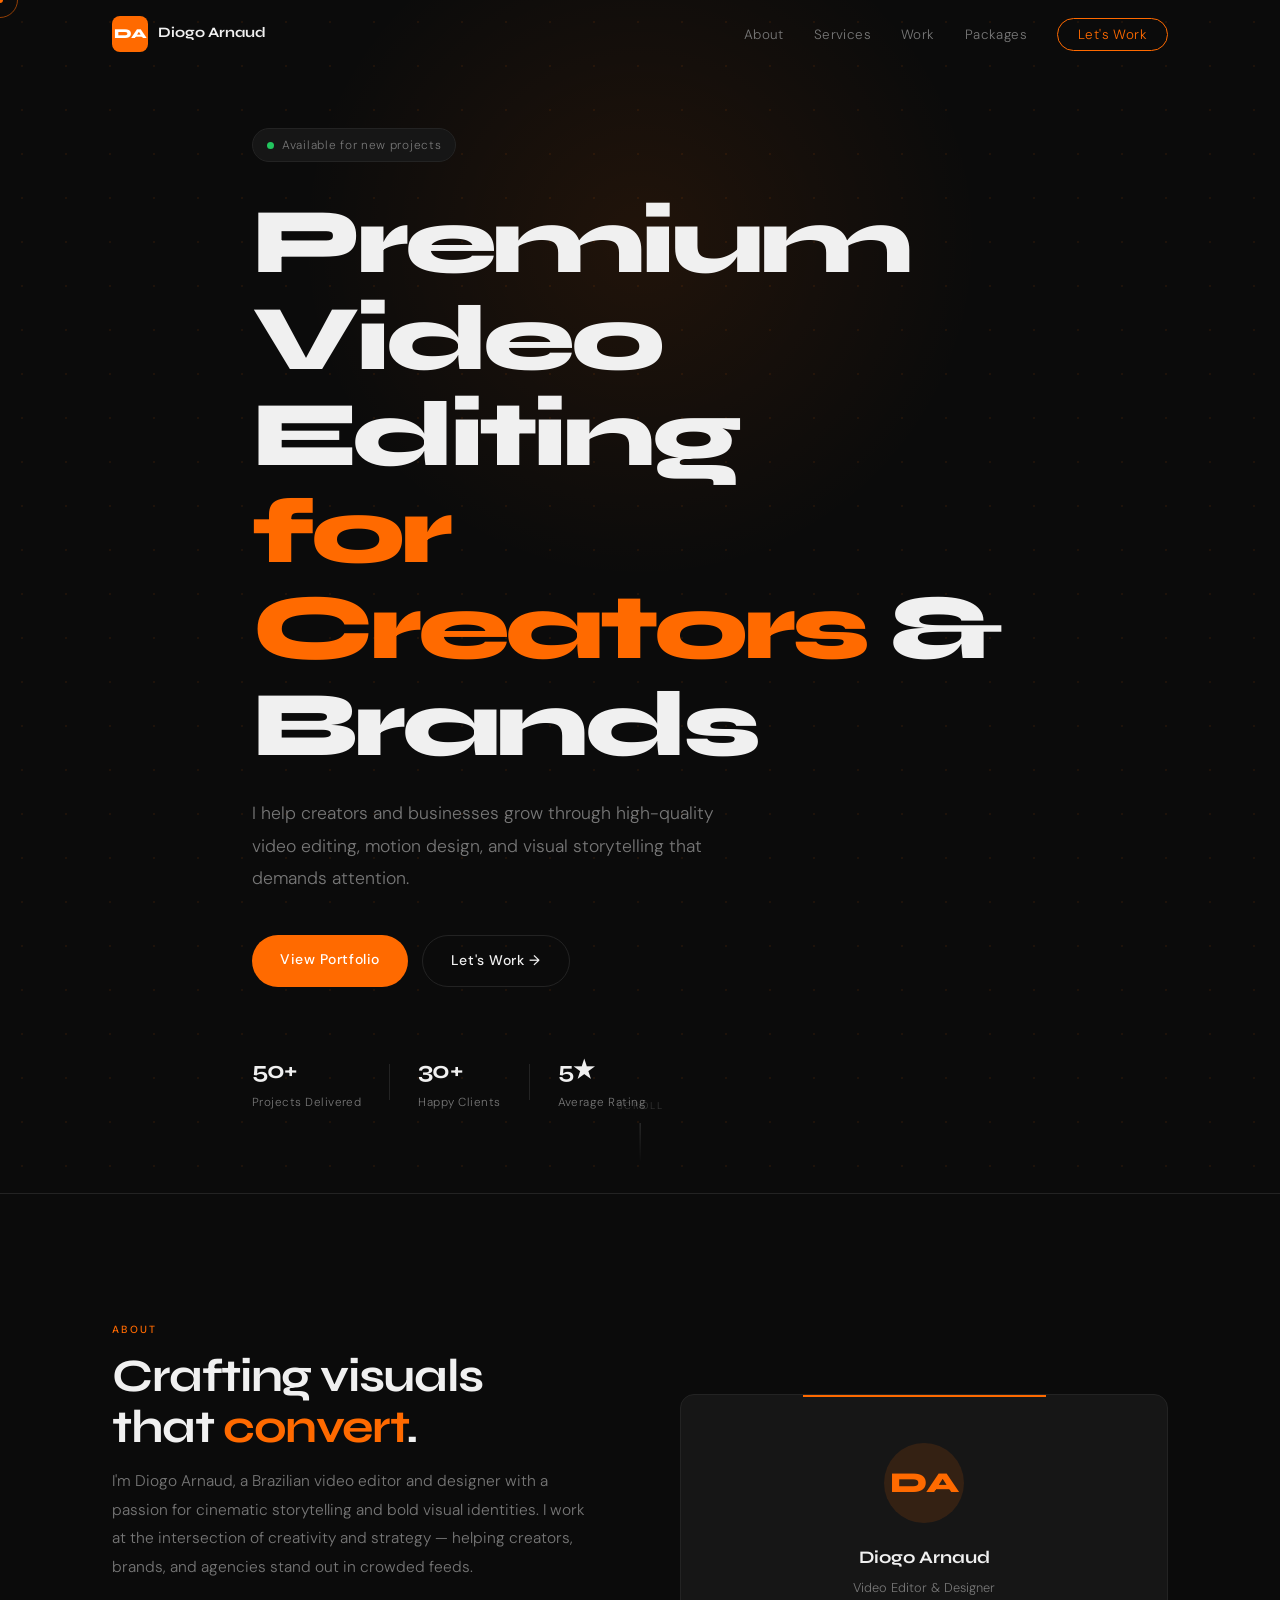
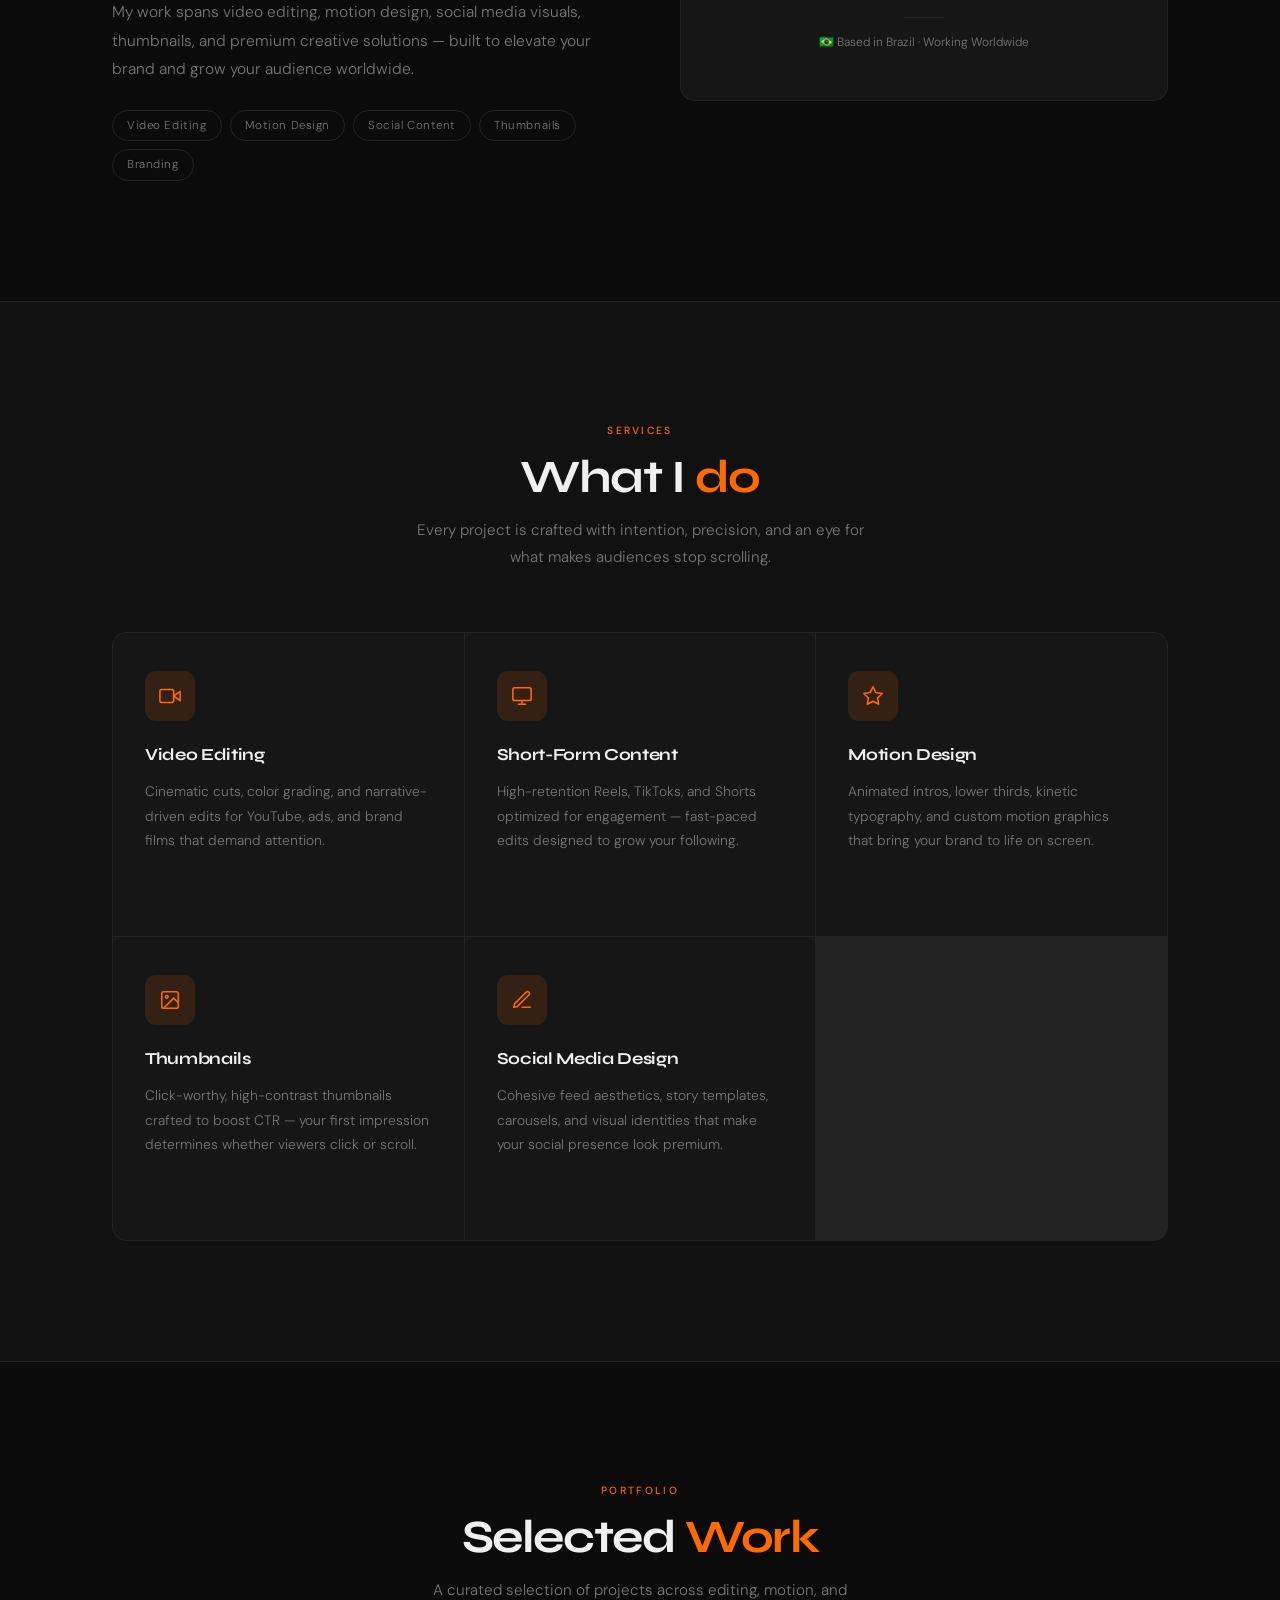
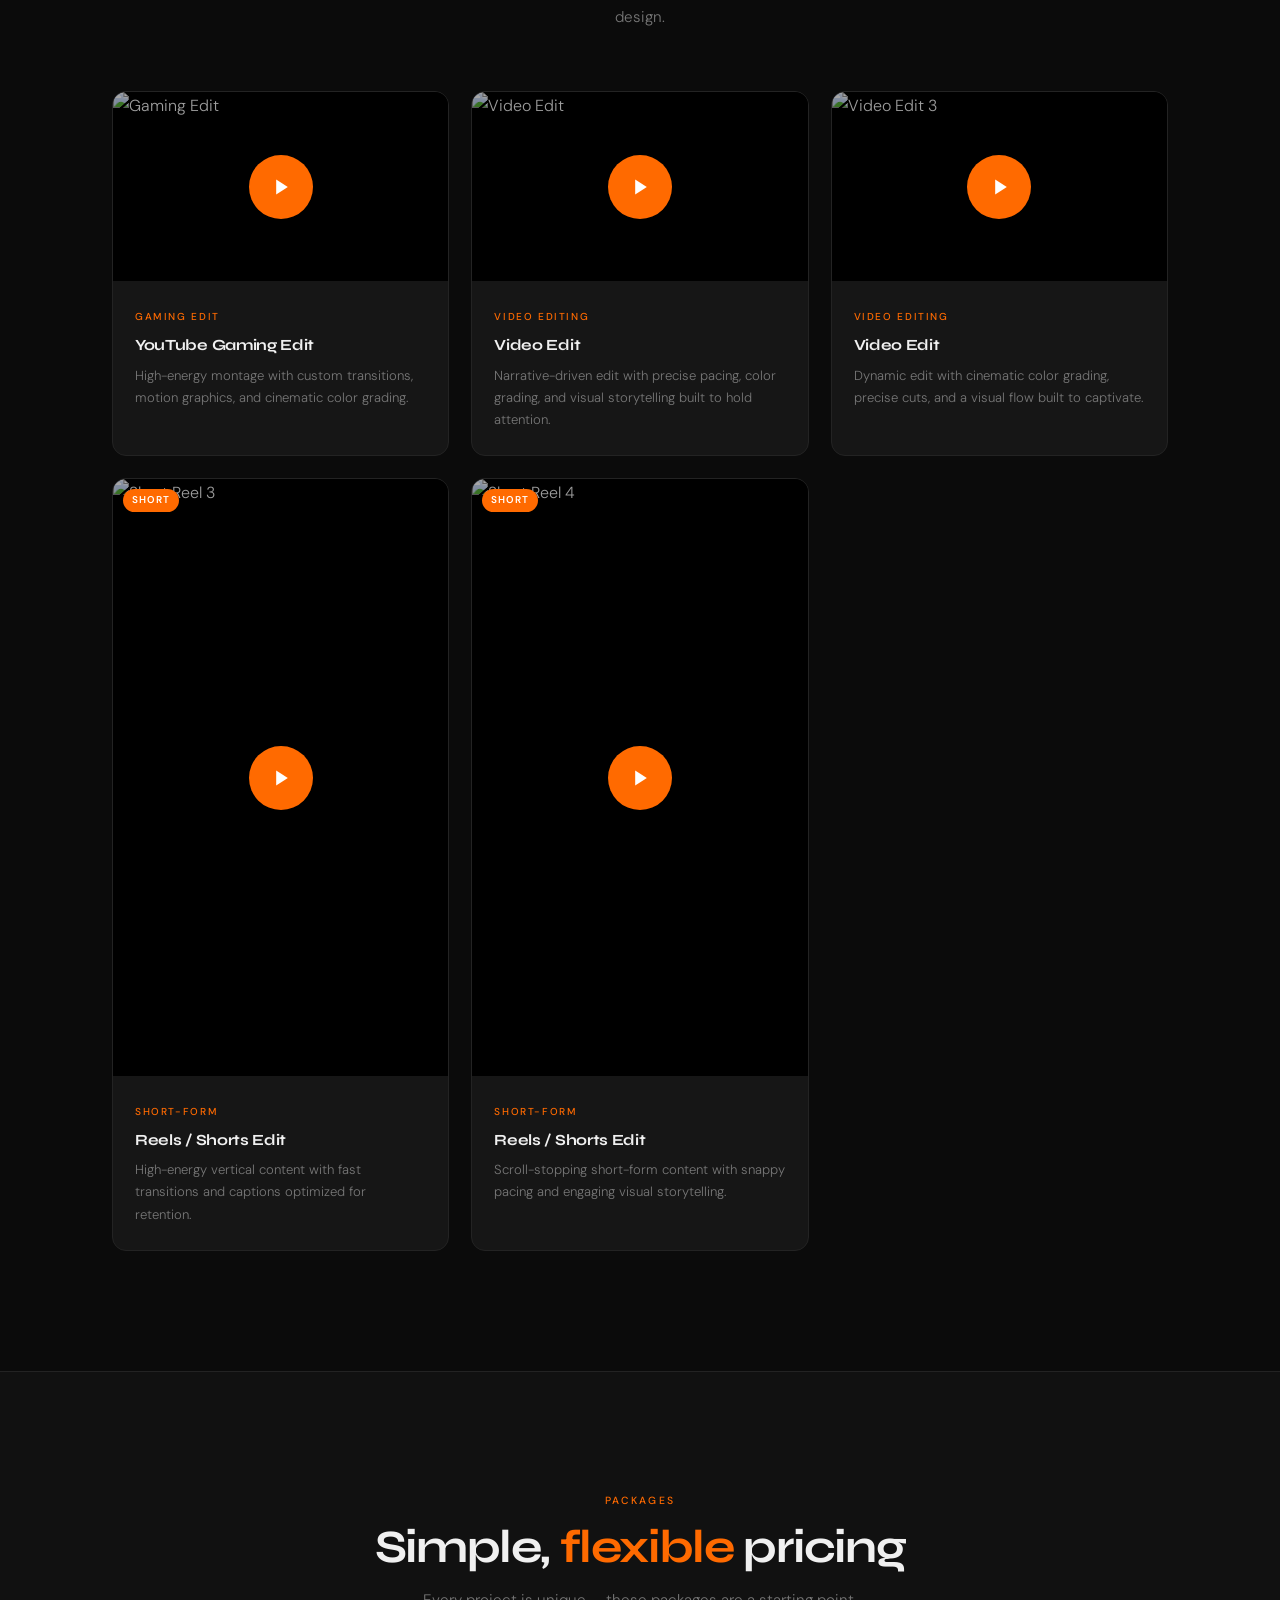
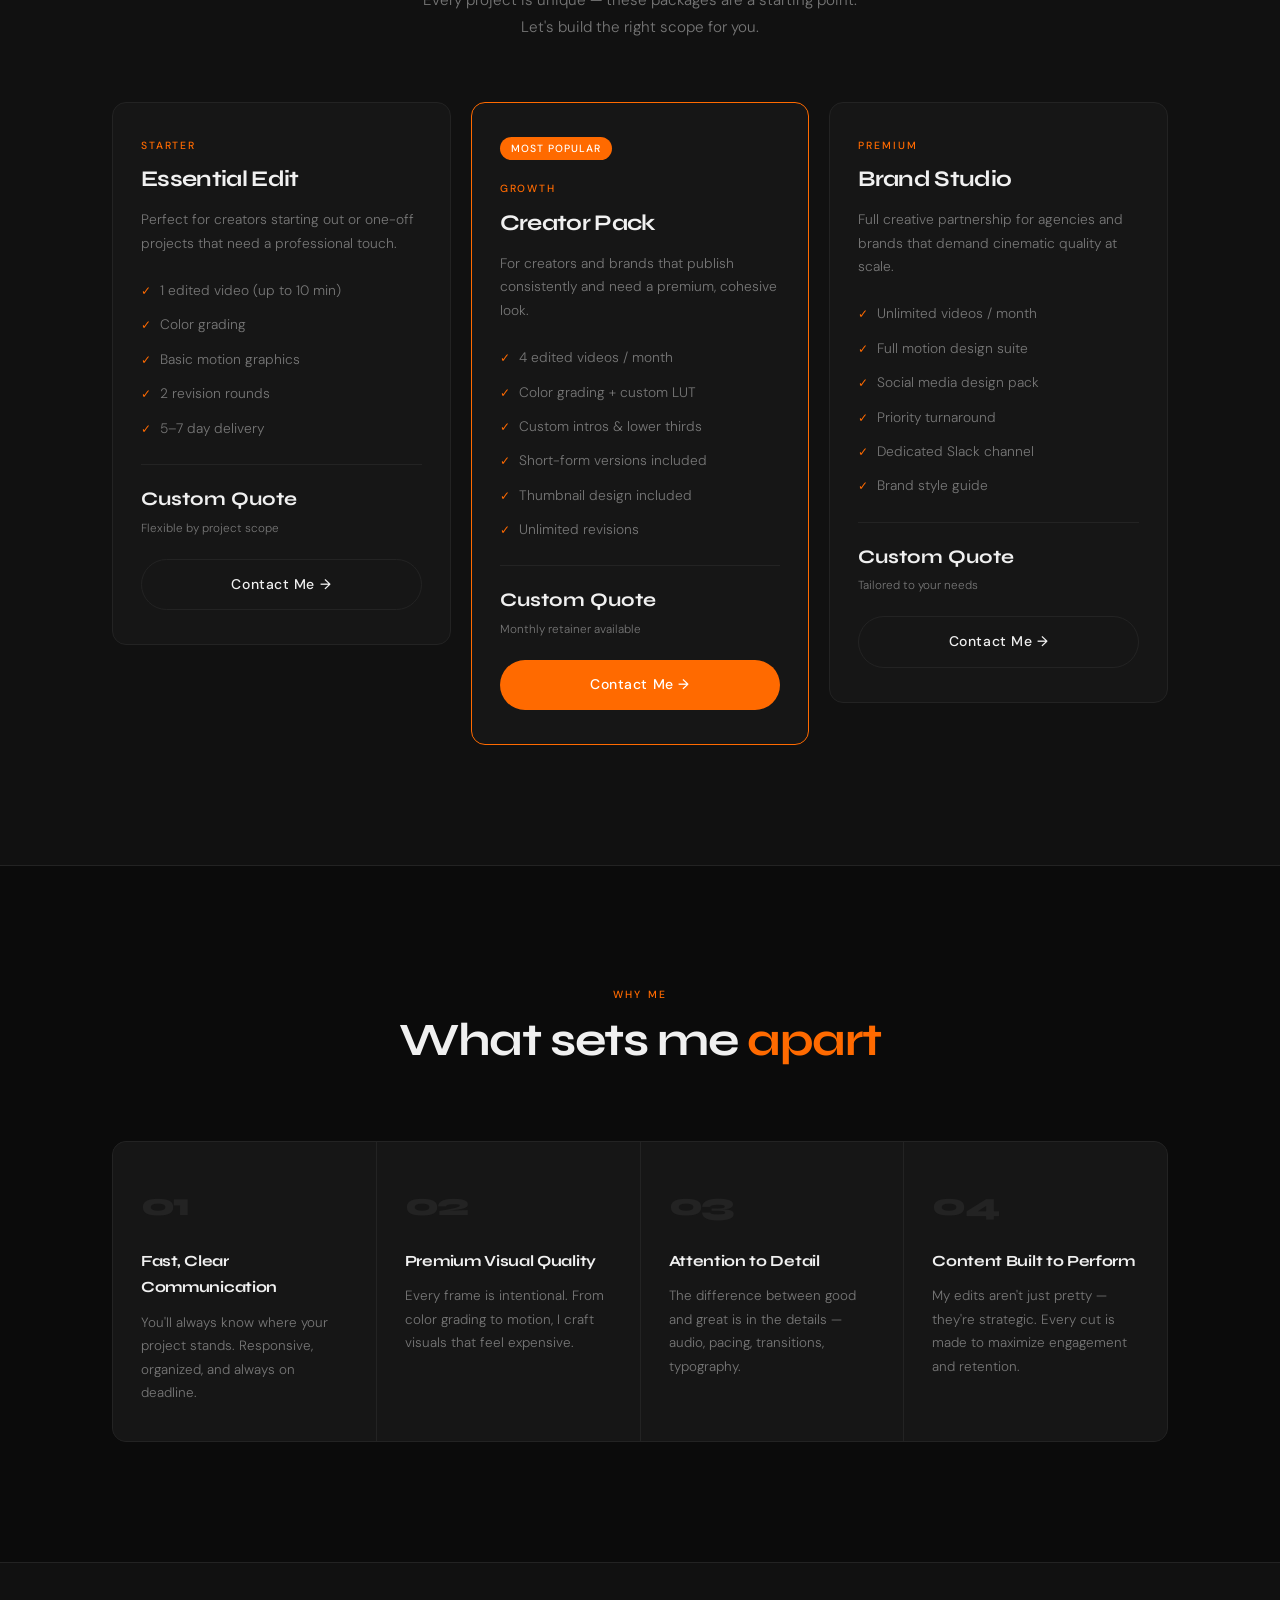
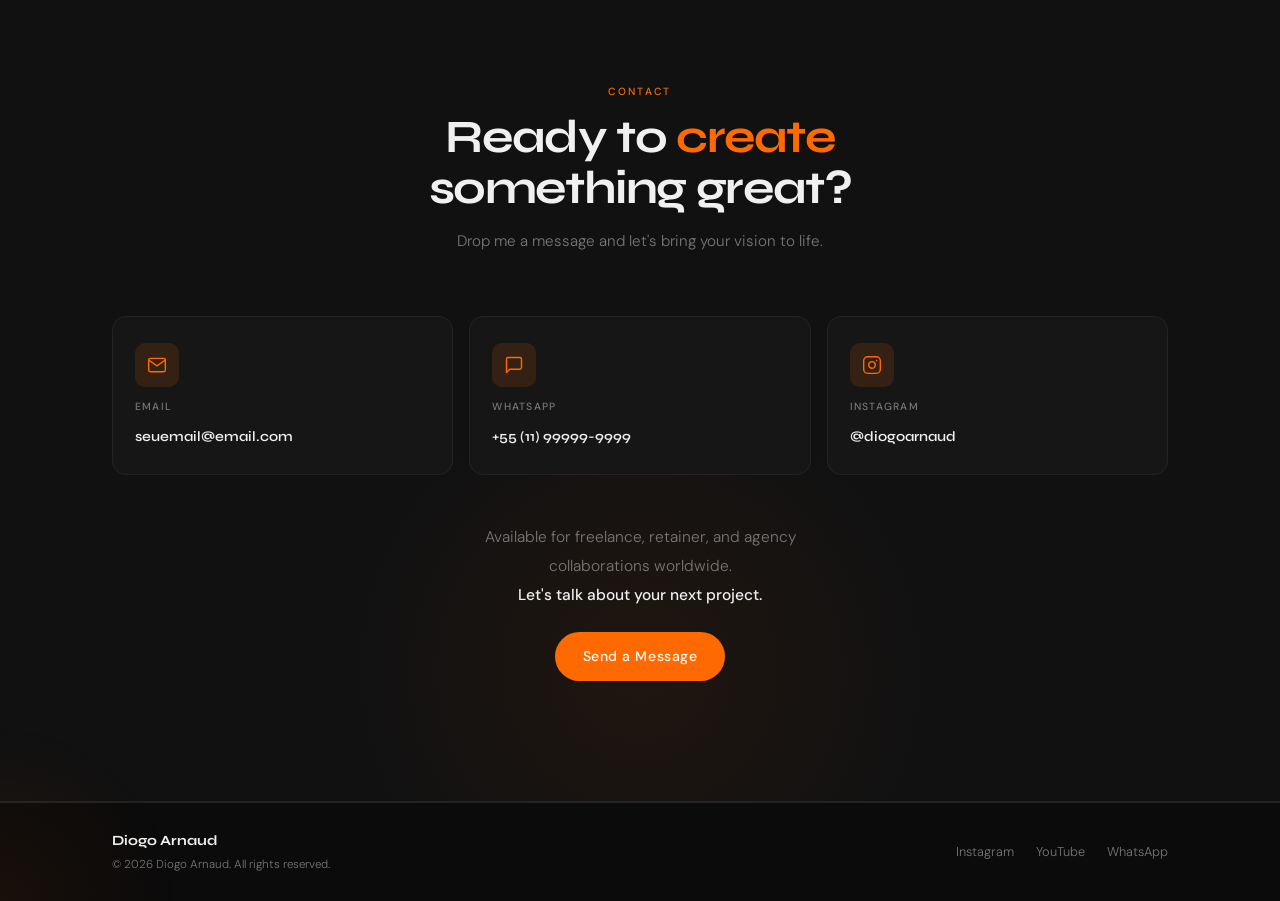
==== commit da11f0cf: "Add files via upload" ====
--- a/index (5).html
+++ b/index (5).html
@@ -27,6 +27,38 @@
 ::-webkit-scrollbar { width: 4px; }
 ::-webkit-scrollbar-track { background: #0b0b0b; }
 ::-webkit-scrollbar-thumb { background: #ff6a00; border-radius: 99px; }
+
+/* ─── CURSOR PERSONALIZADO ESTILO APPLE ─────────── */
+* { cursor: none !important; }
+#cur-dot {
+  width: 6px; height: 6px;
+  background: #ff6a00;
+  border-radius: 50%;
+  position: fixed; top: 0; left: 0;
+  pointer-events: none; z-index: 99999;
+  transform: translate(-50%,-50%);
+  transition: width .15s ease, height .15s ease, background .15s ease;
+  will-change: transform;
+}
+#cur-ring {
+  width: 36px; height: 36px;
+  border: 1.5px solid rgba(255,106,0,.55);
+  border-radius: 50%;
+  position: fixed; top: 0; left: 0;
+  pointer-events: none; z-index: 99998;
+  transform: translate(-50%,-50%);
+  transition: width .4s cubic-bezier(.25,.46,.45,.94),
+              height .4s cubic-bezier(.25,.46,.45,.94),
+              border-color .3s ease,
+              background .3s ease;
+  will-change: transform;
+}
+#cur-ring.hover {
+  width: 54px; height: 54px;
+  border-color: rgba(255,106,0,.2);
+  background: rgba(255,106,0,.06);
+}
+#cur-dot.click { width: 10px; height: 10px; background: #fff; }
 
 :root {
   --orange: #ff6a00;
@@ -139,14 +171,13 @@
 ════════════════════════════════════════════════════ */
 .portfolio { padding: 120px 0; border-bottom: 1px solid var(--border); }
 
-/* Grid: 3 na linha 1, 2 centralizados na linha 2 */
+/* Grid: 3 colunas normais, Shorts menores */
 .port-grid {
   display: grid;
-  grid-template-columns: repeat(6,1fr);
+  grid-template-columns: repeat(3, 1fr);
   gap: 22px;
 }
 .vid-card {
-  grid-column: span 2;
   background: var(--card);
   border: 1px solid var(--border);
   border-radius: 14px;
@@ -154,8 +185,10 @@
   transition: transform .3s, border-color .3s, box-shadow .3s;
 }
 .vid-card:hover { transform: translateY(-7px); border-color: rgba(255,106,0,.3); box-shadow: 0 24px 56px rgba(0,0,0,.5); }
-.vid-card.short:nth-child(4) { grid-column: 2 / span 2; }
-.vid-card.short:nth-child(5) { grid-column: 4 / span 2; }
+/* Shorts ficam menores numa subgrid de 2 por linha */
+.vid-card.short {
+  /* ficam no fluxo normal, grid 3 col cuida do layout */
+}
 
 /* ── CLICK-TO-PLAY PLAYER ──────────────────────────
    Mostra a thumbnail do YouTube.
@@ -325,7 +358,9 @@
 </head>
 <body>
 
-<!-- ══════════ NAVBAR ══════════════════════════════ -->
+<!-- ── CURSOR PERSONALIZADO ── -->
+<div id="cur-dot"></div>
+<div id="cur-ring"></div>
 <nav class="nav" id="nav">
   <div class="wrap nav-row">
     <a href="#hero" class="logo">
@@ -490,10 +525,12 @@
         </div>
       </div>
 
-      <!-- ▶ Vídeo 3 — UtZy7DqWdzo — Video Edit (16:9) -->
+
+
+      <!-- ▶ Vídeo 6 — NRsHEG3o8r4 — Video Edit (16:9) -->
       <div class="vid-card reveal">
-        <div class="yt-player r169" data-id="UtZy7DqWdzo" data-params="rel=0">
-          <img src="https://i.ytimg.com/vi/UtZy7DqWdzo/hqdefault.jpg" alt="Video Edit 2" loading="lazy">
+        <div class="yt-player r169" data-id="NRsHEG3o8r4" data-params="rel=0">
+          <img src="https://i.ytimg.com/vi/NRsHEG3o8r4/hqdefault.jpg" alt="Video Edit 3" loading="lazy">
           <div class="overlay"></div>
           <div class="play-btn">
             <svg width="20" height="20" viewBox="0 0 24 24" fill="#fff"><polygon points="5 3 19 12 5 21 5 3"/></svg>
@@ -502,14 +539,14 @@
         <div class="vid-info">
           <span class="vid-cat">Video Editing</span>
           <h3 class="vid-title">Video Edit</h3>
-          <p class="vid-desc">Premium edit featuring smooth transitions, dynamic cuts, and a cinematic feel from start to finish.</p>
-        </div>
-      </div>
-
-      <!-- ▶ Vídeo 4 — 703CWixJLtU — Short (9:16) -->
+          <p class="vid-desc">Dynamic edit with cinematic color grading, precise cuts, and a visual flow built to captivate.</p>
+        </div>
+      </div>
+
+      <!-- ▶ Vídeo 7 — MzZmM2QIokc — Short (9:16) -->
       <div class="vid-card short reveal">
-        <div class="yt-player r916" data-id="703CWixJLtU" data-params="rel=0">
-          <img src="https://i.ytimg.com/vi/703CWixJLtU/hqdefault.jpg" alt="Short Reel" loading="lazy">
+        <div class="yt-player r916" data-id="MzZmM2QIokc" data-params="rel=0">
+          <img src="https://i.ytimg.com/vi/MzZmM2QIokc/hqdefault.jpg" alt="Short Reel 3" loading="lazy">
           <div class="overlay"></div>
           <div class="short-label">Short</div>
           <div class="play-btn">
@@ -519,14 +556,14 @@
         <div class="vid-info">
           <span class="vid-cat">Short-Form</span>
           <h3 class="vid-title">Reels / Shorts Edit</h3>
-          <p class="vid-desc">Fast-paced vertical edit optimized for maximum retention on Reels, Shorts, and TikTok.</p>
-        </div>
-      </div>
-
-      <!-- ▶ Vídeo 5 — mvuEJEPUpCA — Short (9:16) -->
+          <p class="vid-desc">High-energy vertical content with fast transitions and captions optimized for retention.</p>
+        </div>
+      </div>
+
+      <!-- ▶ Vídeo 8 — navalGo3AmA — Short (9:16) -->
       <div class="vid-card short reveal">
-        <div class="yt-player r916" data-id="mvuEJEPUpCA" data-params="rel=0">
-          <img src="https://i.ytimg.com/vi/mvuEJEPUpCA/hqdefault.jpg" alt="Short Reel 2" loading="lazy">
+        <div class="yt-player r916" data-id="navalGo3AmA" data-params="rel=0">
+          <img src="https://i.ytimg.com/vi/navalGo3AmA/hqdefault.jpg" alt="Short Reel 4" loading="lazy">
           <div class="overlay"></div>
           <div class="short-label">Short</div>
           <div class="play-btn">
@@ -536,7 +573,7 @@
         <div class="vid-info">
           <span class="vid-cat">Short-Form</span>
           <h3 class="vid-title">Reels / Shorts Edit</h3>
-          <p class="vid-desc">Scroll-stopping vertical content with snappy cuts and captions engineered for engagement.</p>
+          <p class="vid-desc">Scroll-stopping short-form content with snappy pacing and engaging visual storytelling.</p>
         </div>
       </div>
 
@@ -628,16 +665,16 @@
     </div>
     <div class="con-grid reveal">
       <!-- Troque href e con-val pelo seu e-mail -->
-      <a href="mailto:Dg.arnaud777@gmail.com" class="con-card">
+      <a href="mailto:seuemail@email.com" class="con-card">
         <div class="con-ico"><svg width="20" height="20" viewBox="0 0 24 24" fill="none" stroke="currentColor" stroke-width="1.7" stroke-linecap="round" stroke-linejoin="round"><path d="M4 4h16c1.1 0 2 .9 2 2v12c0 1.1-.9 2-2 2H4c-1.1 0-2-.9-2-2V6c0-1.1.9-2 2-2z"/><polyline points="22,6 12,13 2,6"/></svg></div>
         <span class="con-lbl">Email</span>
-        <span class="con-val">Dg.arnaud777@gmail.com</span>
+        <span class="con-val">seuemail@email.com</span>
       </a>
       <!-- Troque pelo seu número -->
-      <a href="https://wa.me/5519999077927" class="con-card" target="_blank" rel="noopener">
+      <a href="https://wa.me/5511999999999" class="con-card" target="_blank" rel="noopener">
         <div class="con-ico"><svg width="20" height="20" viewBox="0 0 24 24" fill="none" stroke="currentColor" stroke-width="1.7" stroke-linecap="round" stroke-linejoin="round"><path d="M21 15a2 2 0 01-2 2H7l-4 4V5a2 2 0 012-2h14a2 2 0 012 2z"/></svg></div>
         <span class="con-lbl">WhatsApp</span>
-        <span class="con-val">+55 (19) 99907-7927</span>
+        <span class="con-val">+55 (11) 99999-9999</span>
       </a>
       <!-- Troque pelo seu @ -->
       <a href="https://instagram.com/SEU_ARROBA" class="con-card" target="_blank" rel="noopener">
@@ -648,7 +685,7 @@
     </div>
     <div class="con-cta reveal">
       <p>Available for freelance, retainer, and agency collaborations worldwide.<br><strong>Let's talk about your next project.</strong></p>
-      <a href="mailto:Dg.arnaud777@gmail.com" class="btn btn-solid">Send a Message</a>
+      <a href="mailto:seuemail@email.com" class="btn btn-solid">Send a Message</a>
     </div>
   </div>
 </section>
@@ -665,12 +702,12 @@
     <div class="foot-links">
       <a href="https://instagram.com/SEU_ARROBA" target="_blank" rel="noopener">Instagram</a>
       <a href="https://youtube.com/@SEU_CANAL"   target="_blank" rel="noopener">YouTube</a>
-      <a href="https://wa.me/5519999077927"       target="_blank" rel="noopener">WhatsApp</a>
+      <a href="https://wa.me/5511999999999"       target="_blank" rel="noopener">WhatsApp</a>
     </div>
   </div>
 </footer>
 
-<script data-cfasync="false" src="/cdn-cgi/scripts/5c5dd728/cloudflare-static/email-decode.min.js"></script><script>
+<script>
 (function(){
 
   /* ── Navbar ── */
@@ -743,93 +780,49 @@
     var g = document.createElement('div');
     g.style.cssText = 'position:fixed;width:360px;height:360px;border-radius:50%;pointer-events:none;z-index:0;background:radial-gradient(circle,rgba(255,106,0,.055) 0%,transparent 70%);transform:translate(-50%,-50%);transition:left .15s ease,top .15s ease;will-change:left,top';
     document.body.appendChild(g);
-        window.addEventListener('mousemove', function(e){ g.style.left = e.clientX + 'px'; g.style.top = e.clientY + 'px'; }, {passive:true});
+    document.addEventListener('mousemove', function(e){ g.style.left = e.clientX+'px'; g.style.top = e.clientY+'px'; });
   }
 
-  /* ── Custom Cursor ── */
-  if(!window.matchMedia('(hover:none)').matches){
-    document.documentElement.style.cursor = 'none';
-
-    var cursorDot = document.createElement('div');
-    cursorDot.id = 'cur-dot';
-    cursorDot.style.cssText = 'position:fixed;top:0;left:0;width:8px;height:8px;background:#ff6a00;border-radius:50%;pointer-events:none;z-index:99999;transform:translate(-50%,-50%);transition:transform .1s ease,background .2s ease,width .2s ease,height .2s ease;will-change:transform';
-
-    var cursorRing = document.createElement('div');
-    cursorRing.id = 'cur-ring';
-    cursorRing.style.cssText = 'position:fixed;top:0;left:0;width:36px;height:36px;border:1.5px solid rgba(255,106,0,0.6);border-radius:50%;pointer-events:none;z-index:99998;transform:translate(-50%,-50%);transition:width .25s ease,height .25s ease,border-color .25s ease,opacity .25s ease;will-change:transform;opacity:1';
-
-    document.body.appendChild(cursorDot);
-    document.body.appendChild(cursorRing);
-
-    var mx = 0, my = 0, rx = 0, ry = 0;
-    var raf;
-
-    window.addEventListener('mousemove', function(e){
-      mx = e.clientX; my = e.clientY;
-      cursorDot.style.left = mx + 'px';
-      cursorDot.style.top  = my + 'px';
-      if(!raf) raf = requestAnimationFrame(trackRing);
-    }, {passive:true});
-
-    function trackRing(){
-      rx += (mx - rx) * 0.12;
-      ry += (my - ry) * 0.12;
-      cursorRing.style.left = rx + 'px';
-      cursorRing.style.top  = ry + 'px';
-      raf = Math.abs(rx-mx)>.3 || Math.abs(ry-my)>.3 ? requestAnimationFrame(trackRing) : null;
-    }
-
-    /* hover em links e botões */
-    var hoverEls = document.querySelectorAll('a, button, .yt-player, .vid-card, .svc-card, .w-card, .con-card, .price-card, .tag');
-    hoverEls.forEach(function(el){
-      el.addEventListener('mouseenter', function(){
-        cursorDot.style.transform   = 'translate(-50%,-50%) scale(0)';
-        cursorRing.style.width      = '60px';
-        cursorRing.style.height     = '60px';
-        cursorRing.style.borderColor= 'rgba(255,106,0,1)';
-        el.style.cursor = 'none';
-      });
-      el.addEventListener('mouseleave', function(){
-        cursorDot.style.transform   = 'translate(-50%,-50%) scale(1)';
-        cursorRing.style.width      = '36px';
-        cursorRing.style.height     = '36px';
-        cursorRing.style.borderColor= 'rgba(255,106,0,0.6)';
-      });
-    });
-
-    /* clique — pulso */
-    window.addEventListener('mousedown', function(){
-      cursorRing.style.width  = '28px';
-      cursorRing.style.height = '28px';
-      cursorRing.style.borderColor = '#ff6a00';
-    });
-    window.addEventListener('mouseup', function(){
-      cursorRing.style.width  = '36px';
-      cursorRing.style.height = '36px';
-      cursorRing.style.borderColor = 'rgba(255,106,0,0.6)';
-    });
-
-    /* some ao sair da janela */
-    document.addEventListener('mouseleave', function(){
-      cursorDot.style.opacity  = '0';
-      cursorRing.style.opacity = '0';
-    });
-    document.addEventListener('mouseenter', function(){
-      cursorDot.style.opacity  = '1';
-      cursorRing.style.opacity = '1';
-    });
-
-    /* garante cursor:none em todo elemento filho */
-    var st = document.createElement('style');
-    st.textContent = '*{cursor:none!important}';
-    document.head.appendChild(st);
-  }
-
-  /* ── Year ── */
+  /* ── Cursor personalizado ── */
+  var dot  = document.getElementById('cur-dot');
+  var ring = document.getElementById('cur-ring');
+  var ringX = 0, ringY = 0, dotX = 0, dotY = 0;
+
+  document.addEventListener('mousemove', function(e){
+    dotX = e.clientX; dotY = e.clientY;
+    dot.style.left = dotX + 'px';
+    dot.style.top  = dotY + 'px';
+  });
+
+  /* Anel segue com lag suave */
+  (function animateRing(){
+    ringX += (dotX - ringX) * 0.12;
+    ringY += (dotY - ringY) * 0.12;
+    ring.style.left = ringX + 'px';
+    ring.style.top  = ringY + 'px';
+    requestAnimationFrame(animateRing);
+  })();
+
+  /* Hover em links/botões */
+  var hoverEls = document.querySelectorAll('a, button, .yt-player, .svc-card, .price-card, .w-card, .con-card, .tag');
+  hoverEls.forEach(function(el){
+    el.addEventListener('mouseenter', function(){ ring.classList.add('hover'); });
+    el.addEventListener('mouseleave', function(){ ring.classList.remove('hover'); });
+  });
+
+  /* Click flash */
+  document.addEventListener('mousedown', function(){ dot.classList.add('click'); });
+  document.addEventListener('mouseup',   function(){ dot.classList.remove('click'); });
+
+  /* Esconde ao sair da janela */
+  document.addEventListener('mouseleave', function(){ dot.style.opacity='0'; ring.style.opacity='0'; });
+  document.addEventListener('mouseenter', function(){ dot.style.opacity='1'; ring.style.opacity='1'; });
+
+  /* Ano footer */
   var yr = document.getElementById('yr');
   if(yr) yr.textContent = new Date().getFullYear();
 
-})();
+}());
 </script>
 </body>
 </html>
